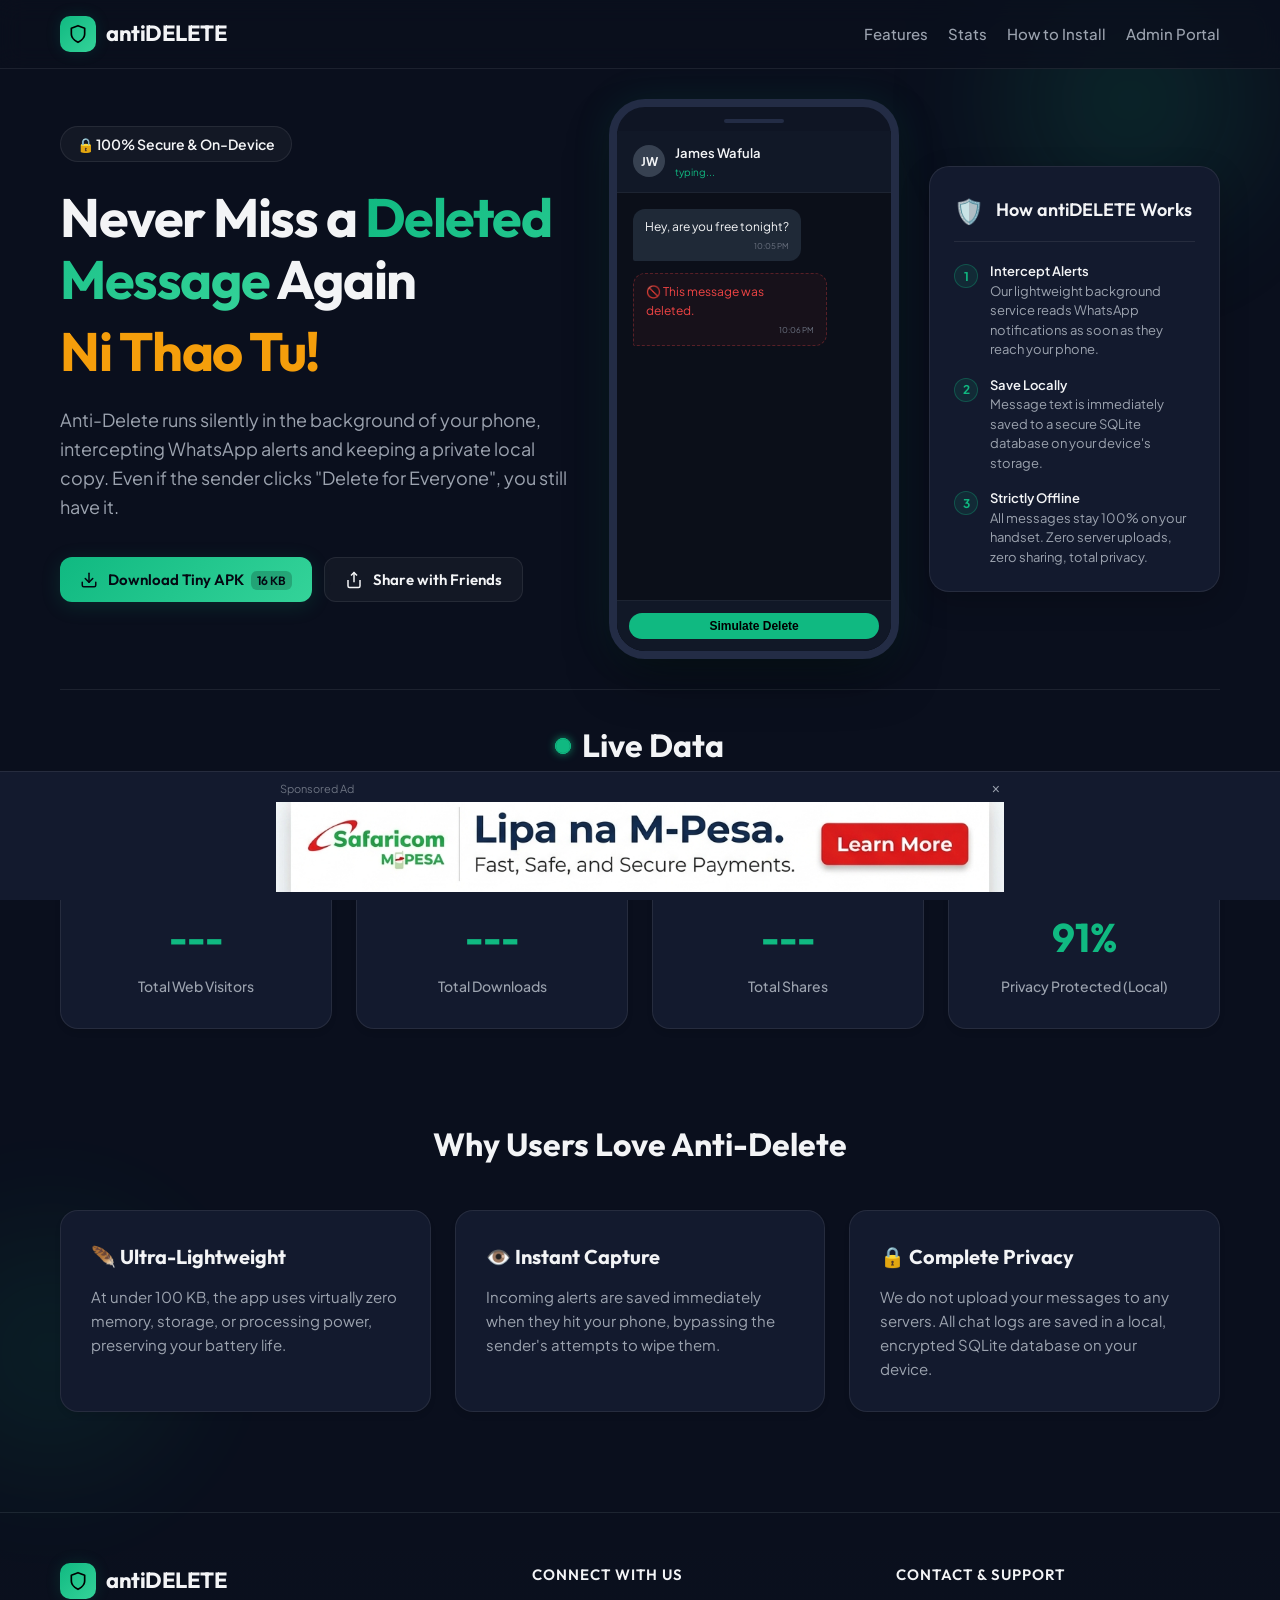
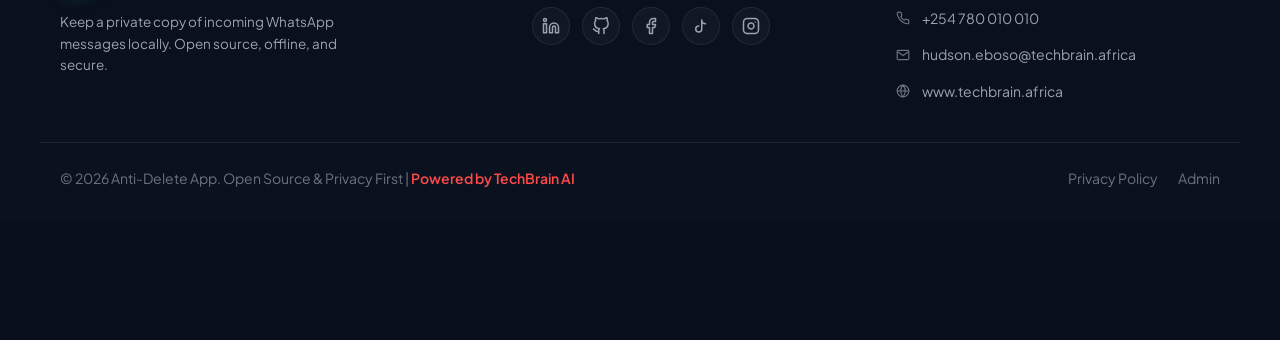
==== index.html @ 318dbc66 "Optimize update banner text and design for mobile, and resolve download trigger issues in wrapper we" ====
<!DOCTYPE html>
<html lang="en">
<head>
  <meta charset="UTF-8">
  <meta name="viewport" content="width=device-width, initial-scale=1.0">
  <title>Anti-Delete | Recover Deleted WhatsApp Messages</title>
  <meta name="description" content="Never miss a deleted message again. Anti-Delete runs silently in the background, keeping a private local copy of your notifications. Less than 100 KB footprint.">
  
  <!-- Fonts -->
  <link rel="preconnect" href="https://fonts.googleapis.com">
  <link rel="preconnect" href="https://fonts.gstatic.com" crossorigin>
  <link href="https://fonts.googleapis.com/css2?family=Outfit:wght@300;400;600;700&family=Plus+Jakarta+Sans:wght@300;400;500;600;700&display=swap" rel="stylesheet">
  
  <!-- CSS Stylesheet -->
  <link rel="stylesheet" href="style.css">
  
  <!-- PWA Manifest -->
  <link rel="manifest" href="manifest.json">
  <meta name="theme-color" content="#10B981">
  
  <!-- GA4 Tracking -->
  <script async src="https://www.googletagmanager.com/gtag/js?id=G-G7YRBQVGFN"></script>
  <script>
    window.dataLayer = window.dataLayer || [];
    function gtag(){dataLayer.push(arguments);}
    gtag('js', new Date());
    gtag('config', 'G-G7YRBQVGFN');
  </script>
</head>
<body>

  <!-- Background Glows -->
  <div class="bg-glow bg-glow-1"></div>
  <div class="bg-glow bg-glow-2"></div>

  <!-- Header -->
  <header>
    <div class="container header-container">
      <div class="logo">
        <div class="logo-icon">
          <svg xmlns="http://www.w3.org/2000/svg" viewBox="0 0 24 24" fill="none" stroke="currentColor" stroke-width="2" stroke-linecap="round" stroke-linejoin="round"><path d="M12 22s8-4 8-10V5l-8-3-8 3v7c0 6 8 10 8 10z"/></svg>
        </div>
        <span>antiDELETE</span>
      </div>
      
      <!-- Native Service Status (hidden on Web Landing, visible inside APK WebView) -->
      <div id="serviceStatus" class="service-status hidden">
        <span class="status-indicator"></span>
        <span class="status-text">Active</span>
      </div>
      
      <nav>
        <a href="#features" class="nav-link web-only">Features</a>
        <a href="#stats" class="nav-link web-only">Stats</a>
        <a href="install.html" class="nav-link web-only">How to Install</a>
        <a href="admin.html" class="nav-link web-only">Admin Portal</a>
      </nav>
    </div>
  </header>

  <!-- Main View -->
  <main class="container">
    
    <!-- ==================== LANDING PAGE VIEW (Browser / Non-APK) ==================== -->
    <section id="landingView" class="view-section">
      <div class="hero-grid">
        <div class="hero-content">
          <div class="tagline">🔒 100% Secure & On-Device</div>
          <h1>Never Miss a <span class="gradient-text">Deleted Message</span> Again</h1>
          <div class="promo-text-blink">Ni Thao Tu!</div>
          <p class="hero-desc">
            Anti-Delete runs silently in the background of your phone, intercepting WhatsApp alerts and keeping a private local copy. Even if the sender clicks "Delete for Everyone", you still have it.
          </p>
          
          <div class="cta-group">
            <button id="downloadApkBtn" class="btn btn-primary">
              <svg class="btn-icon" xmlns="http://www.w3.org/2000/svg" viewBox="0 0 24 24" fill="none" stroke="currentColor" stroke-width="2" stroke-linecap="round" stroke-linejoin="round"><path d="M21 15v4a2 2 0 0 1-2 2H5a2 2 0 0 1-2-2v-4"/><polyline points="7 10 12 15 17 10"/><line x1="12" y1="15" x2="12" y2="3"/></svg>
              <span>Download Tiny APK <span class="badge">16 KB</span></span>
            </button>
            <button id="shareStatusBtn" class="btn btn-secondary">
              <svg class="btn-icon" xmlns="http://www.w3.org/2000/svg" viewBox="0 0 24 24" fill="none" stroke="currentColor" stroke-width="2"><path d="M4 12v8a2 2 0 0 0 2 2h12a2 2 0 0 0 2-2v-8"/><polyline points="16 6 12 2 8 6"/><line x1="12" y1="2" x2="12" y2="15"/></svg>
              <span>Share with Friends</span>
            </button>
          </div>
        </div>
        
        <!-- Live Demo / Phone Mockup -->
        <div class="hero-preview">
          <div class="phone-mockup">
            <div class="phone-speaker"></div>
            <div class="phone-screen">
              <div class="chat-header">
                <div class="chat-avatar">JW</div>
                <div class="chat-info">
                  <div class="chat-name">James Wafula</div>
                  <div class="chat-status">typing...</div>
                </div>
              </div>
              <div class="chat-body" id="chatDemoBody">
                <div class="chat-bubble received">
                  <span class="bubble-text">Hey, are you free tonight?</span>
                  <span class="bubble-time">10:05 PM</span>
                </div>
                <div class="chat-bubble received deleted-placeholder" id="deletedBubble">
                  <span class="bubble-text italic">🚫 This message was deleted.</span>
                  <span class="bubble-time">10:06 PM</span>
                </div>
                <div class="chat-bubble received recovered hidden" id="recoveredBubble">
                  <div class="recovered-badge">🛡️ Recovered by Anti-Delete</div>
                  <span class="bubble-text">I bought you a surprise gift! 🎁</span>
                  <span class="bubble-time">10:06 PM</span>
                </div>
              </div>
              <div class="demo-trigger-area">
                <button class="btn-demo" id="triggerDemoBtn">Simulate Delete</button>
              </div>
            </div>
          </div>

          <!-- How antiDELETE Works Card -->
          <div class="how-it-works-card">
            <div class="card-header">
              <span class="card-icon">🛡️</span>
              <h3>How antiDELETE Works</h3>
            </div>
            <div class="card-steps">
              <div class="step-item">
                <span class="step-number">1</span>
                <p><strong>Intercept Alerts</strong><br>Our lightweight background service reads WhatsApp notifications as soon as they reach your phone.</p>
              </div>
              <div class="step-item">
                <span class="step-number">2</span>
                <p><strong>Save Locally</strong><br>Message text is immediately saved to a secure SQLite database on your device's storage.</p>
              </div>
              <div class="step-item">
                <span class="step-number">3</span>
                <p><strong>Strictly Offline</strong><br>All messages stay 100% on your handset. Zero server uploads, zero sharing, total privacy.</p>
              </div>
            </div>
          </div>
        </div>
      </div>

      <!-- Stats Grid -->
      <div id="stats" class="stats-section">
        <h2 class="live-stats-title"><span class="blink-dot"></span>Live Data</h2>
        <div class="stats-grid">
          <div class="stats-card">
            <div class="stats-icon">👥</div>
            <div class="stats-number" id="visitorCount">0</div>
            <div class="stats-label">Total Web Visitors</div>
          </div>
          <div class="stats-card">
            <div class="stats-icon">📥</div>
            <div class="stats-number" id="downloadCount">0</div>
            <div class="stats-label">Total Downloads</div>
          </div>
          <div class="stats-card">
            <div class="stats-icon">🔗</div>
            <div class="stats-number" id="shareCount">0</div>
            <div class="stats-label">Total Shares</div>
          </div>
          <div class="stats-card">
            <div class="stats-icon">🛡️</div>
            <div class="stats-number" id="privacyPercent">0%</div>
            <div class="stats-label">Privacy Protected (Local)</div>
          </div>
        </div>
      </div>



      <!-- Features Section -->
      <div id="features" class="features-section">
        <h2>Why Users Love Anti-Delete</h2>
        <div class="features-grid">
          <div class="feature-card">
            <h3>🪶 Ultra-Lightweight</h3>
            <p>At under 100 KB, the app uses virtually zero memory, storage, or processing power, preserving your battery life.</p>
          </div>
          <div class="feature-card">
            <h3>👁️ Instant Capture</h3>
            <p>Incoming alerts are saved immediately when they hit your phone, bypassing the sender's attempts to wipe them.</p>
          </div>
          <div class="feature-card">
            <h3>🔒 Complete Privacy</h3>
            <p>We do not upload your messages to any servers. All chat logs are saved in a local, encrypted SQLite database on your device.</p>
          </div>
        </div>
      </div>
    </section>

    <!-- ==================== LOGGED IN MESSAGES VIEW (Inside APK) ==================== -->
    <section id="appView" class="view-section hidden">
      <div class="messages-container">
        
        <!-- In-App System Update Card -->
        <div id="updateAppCard" class="update-app-card hidden">
          <div class="update-icon">🚀</div>
          <div class="update-info">
            <span class="update-title">antiDELETE update available <span id="updateVersionName" style="font-size: 11.5px; opacity: 0.8; font-weight: normal; margin-left: 4px;"></span></span>
          </div>
          <button id="updateNowBtn" class="btn btn-update">Update</button>
        </div>
        
        <!-- Permission Alert Card -->
        <div id="permissionWarningCard" class="permission-warning-card hidden">
          <span class="warning-title">🚨 Notification Access Required</span>
          <p class="warning-descr">antiDELETE needs permission to read WhatsApp notifications to capture and backup deleted chats. Click below to grant access.</p>
          
          <details class="app-steps-details">
            <summary>Getting "Restricted Setting" error?</summary>
            <ol class="app-steps-list">
              <li>Open your phone's <strong>Settings</strong> &rarr; <strong>Apps</strong>.</li>
              <li>Select <strong>antiDELETE</strong>.</li>
              <li>Tap the <strong>three vertical dots (⋮)</strong> in the top-right corner.</li>
              <li>Tap <strong>"Allow restricted settings"</strong>.</li>
              <li>Confirm using your PIN, pattern, or fingerprint.</li>
              <li>Return here and tap the button below again.</li>
            </ol>
          </details>
          
          <button id="grantPermissionBtn" class="btn btn-warning">Grant Permission</button>
        </div>

        <div class="search-bar-container">
          <input type="text" id="searchBar" class="search-input" placeholder="Search chats or messages...">
          <button id="refreshBtn" class="btn btn-secondary btn-icon-only">🔄</button>
        </div>

        <div class="filter-tabs">
          <button class="tab-btn active" data-filter="all">All Messages</button>
          <button class="tab-btn" data-filter="deleted">Deleted Only</button>
        </div>

        <div id="messagesList" class="messages-list">
          <!-- Dynamically populated -->
          <div class="empty-state">
            <div class="empty-state-icon">💬</div>
            <p>No messages captured yet. Send a message on WhatsApp to test.</p>
          </div>
        </div>
      </div>
    </section>

    <!-- ==================== ACTIVATION REQUIRED VIEW (Inside APK, Unlicensed) ==================== -->
    <section id="activationView" class="view-section hidden">
      <div class="activation-container">
        <div class="activation-icon">🔐</div>
        <h2 class="activation-title">Activation Required</h2>
        <p id="activationReason" class="activation-reason">🔐 This device is not activated. Enter your code or verify your M-PESA payment.</p>

        <!-- Device ID Card -->
        <div class="device-id-card">
          <span class="device-id-label">Your Device ID</span>
          <div class="device-id-value-row">
            <code id="displayDeviceId" class="device-id-value">Loading...</code>
            <button onclick="copyDeviceId()" class="copy-btn" id="copyDeviceIdBtn">📋 Copy</button>
          </div>
          <p class="device-id-hint">📤 Share this ID with your agent to get your activation code.</p>
        </div>

        <!-- Tabs -->
        <div class="activation-tabs">
          <button class="act-tab active" id="tabOffline" onclick="switchActivationTab('offline', this)">🔑 Have a Code?</button>
          <button class="act-tab" id="tabOnline" onclick="switchActivationTab('online', this)">💳 Paid Online?</button>
        </div>

        <!-- Tab Content: Offline — Enter Activation Code -->
        <div id="offlineActivationTab" class="activation-tab-content">
          <p class="tab-desc">Enter the activation code provided by your agent after payment:</p>
          <div class="form-group" style="margin-bottom: 16px;">
            <input type="text" id="activationCodeInput" class="form-input activation-code-input"
              placeholder="ABC-DEF-GH2" maxlength="11" autocomplete="off" spellcheck="false">
          </div>
          <button id="submitCodeBtn" class="btn btn-primary" style="width: 100%;">Activate Device</button>
        </div>

        <!-- Tab Content: Online — Verify M-PESA Payment -->
        <div id="onlineActivationTab" class="activation-tab-content hidden">
          <p class="tab-desc">Enter the Safaricom number you used to pay on our website:</p>
          <div class="phone-input-wrapper" style="margin-bottom: 16px;">
            <span class="phone-prefix">+254</span>
            <input type="tel" id="onlinePaymentPhone" class="form-input" placeholder="708374149" maxlength="9">
          </div>
          <button id="verifyOnlinePaymentBtn" class="btn btn-primary" style="width: 100%;">Verify M-PESA Payment</button>
        </div>

        <!-- WhatsApp Support -->
        <a href="https://wa.me/254780010010" id="whatsappSupportLink" class="support-link" target="_blank">
          💬 WhatsApp Support
        </a>
      </div>
    </section>

  </main>

  <!-- Banner Ads Space -->
  <div id="adContainer" class="ad-container hidden">
    <div class="ad-header">
      <span>Sponsored Ad</span>
      <button id="closeAdBtn" class="ad-close-btn">&times;</button>
    </div>
    <div id="adContent" class="ad-content">
      <a href="#" id="adLink" target="_blank">
        <img src="https://via.placeholder.com/728x90.png?text=Premium+Ad+Banner" alt="Advertisement" id="adImage">
      </a>
    </div>
  </div>

  <footer class="web-only">
    <div class="container footer-grid">
      <!-- Brand & Description -->
      <div class="footer-col brand-col">
        <div class="logo" style="margin-bottom: 12px;">
          <div class="logo-icon">
            <svg xmlns="http://www.w3.org/2000/svg" viewBox="0 0 24 24" fill="none" stroke="currentColor" stroke-width="2" stroke-linecap="round" stroke-linejoin="round"><path d="M12 22s8-4 8-10V5l-8-3-8 3v7c0 6 8 10 8 10z"/></svg>
          </div>
          <span>antiDELETE</span>
        </div>
        <p class="brand-desc">Keep a private copy of incoming WhatsApp messages locally. Open source, offline, and secure.</p>
      </div>

      <!-- Social Links Column -->
      <div class="footer-col">
        <h4>Connect With Us</h4>
        <div class="social-links">
          <a href="https://www.linkedin.com/in/hudson-eboso-omunga/" target="_blank" class="social-icon linkedin" title="LinkedIn">
            <svg xmlns="http://www.w3.org/2000/svg" width="18" height="18" viewBox="0 0 24 24" fill="none" stroke="currentColor" stroke-width="2" stroke-linecap="round" stroke-linejoin="round"><path d="M16 8a6 6 0 0 1 6 6v7h-4v-7a2 2 0 0 0-2-2 2 2 0 0 0-2 2v7h-4v-7a6 6 0 0 1 6-6z"></path><rect x="2" y="9" width="4" height="12"></rect><circle cx="4" cy="4" r="2"></circle></svg>
          </a>
          <a href="https://github.com/ebosoh" target="_blank" class="social-icon github" title="GitHub">
            <svg xmlns="http://www.w3.org/2000/svg" width="18" height="18" viewBox="0 0 24 24" fill="none" stroke="currentColor" stroke-width="2" stroke-linecap="round" stroke-linejoin="round"><path d="M9 19c-5 1.5-5-2.5-7-3m14 6v-3.87a3.37 3.37 0 0 0-.94-2.61c3.14-.35 6.44-1.54 6.44-7A5.44 5.44 0 0 0 20 4.77 5.07 5.07 0 0 0 19.91 1S18.73.65 16 2.48a13.38 13.38 0 0 0-7 0C6.27.65 5.09 1 5.09 1A5.07 5.07 0 0 0 5 4.77a5.44 5.44 0 0 0-1.5 3.78c0 5.42 3.3 6.61 6.44 7A3.37 3.37 0 0 0 9 18.13V22"></path></svg>
          </a>
          <a href="https://www.facebook.com/profile.php?id=61574631280760" target="_blank" class="social-icon facebook" title="Facebook">
            <svg xmlns="http://www.w3.org/2000/svg" width="18" height="18" viewBox="0 0 24 24" fill="none" stroke="currentColor" stroke-width="2" stroke-linecap="round" stroke-linejoin="round"><path d="M18 2h-3a5 5 0 0 0-5 5v3H7v4h3v8h4v-8h3l1-4h-4V7a1 1 0 0 1 1-1h3z"></path></svg>
          </a>
          <a href="#" target="_blank" class="social-icon tiktok" title="TikTok">
            <svg xmlns="http://www.w3.org/2000/svg" width="18" height="18" viewBox="0 0 24 24" fill="none" stroke="currentColor" stroke-width="2" stroke-linecap="round" stroke-linejoin="round"><path d="M9 12a4 4 0 1 0 4 4V4a5 5 0 0 0 5 5"></path></svg>
          </a>
          <a href="#" target="_blank" class="social-icon instagram" title="Instagram">
            <svg xmlns="http://www.w3.org/2000/svg" width="18" height="18" viewBox="0 0 24 24" fill="none" stroke="currentColor" stroke-width="2" stroke-linecap="round" stroke-linejoin="round"><rect x="2" y="2" width="20" height="20" rx="5" ry="5"></rect><path d="M16 11.37A4 4 0 1 1 12.63 8 4 4 0 0 1 16 11.37z"></path><line x1="17.5" y1="6.5" x2="17.51" y2="6.5"></line></svg>
          </a>
        </div>
      </div>

      <!-- Contacts Column -->
      <div class="footer-col contact-col">
        <h4>Contact & Support</h4>
        <ul class="contact-list">
          <li>
            <svg class="contact-icon phone-glow" xmlns="http://www.w3.org/2000/svg" width="14" height="14" viewBox="0 0 24 24" fill="none" stroke="currentColor" stroke-width="2"><path d="M22 16.92v3a2 2 0 0 1-2.18 2 19.79 19.79 0 0 1-8.63-3.07 19.5 19.5 0 0 1-6-6 19.79 19.79 0 0 1-3.07-8.67A2 2 0 0 1 4.11 2h3a2 2 0 0 1 2 1.72 12.84 12.84 0 0 0 .7 2.81 2 2 0 0 1-.45 2.11L8.09 9.91a16 16 0 0 0 6 6l1.27-1.27a2 2 0 0 1 2.11-.45 12.84 12.84 0 0 0 2.81.7A2 2 0 0 1 22 16.92z"/></svg>
            <a href="tel:+254780010010">+254 780 010 010</a>
          </li>
          <li>
            <svg class="contact-icon email-glow" xmlns="http://www.w3.org/2000/svg" width="14" height="14" viewBox="0 0 24 24" fill="none" stroke="currentColor" stroke-width="2"><path d="M4 4h16c1.1 0 2 .9 2 2v12c0 1.1-.9 2-2 2H4c-1.1 0-2-.9-2-2V6c0-1.1.9-2 2-2z"/><polyline points="22,6 12,13 2,6"/></svg>
            <a href="mailto:hudson.eboso@techbrain.africa">hudson.eboso@techbrain.africa</a>
          </li>
          <li>
            <svg class="contact-icon web-glow" xmlns="http://www.w3.org/2000/svg" width="14" height="14" viewBox="0 0 24 24" fill="none" stroke="currentColor" stroke-width="2"><circle cx="12" cy="12" r="10"/><line x1="2" y1="12" x2="22" y2="12"/><path d="M12 2a15.3 15.3 0 0 1 4 10 15.3 15.3 0 0 1-4 10 15.3 15.3 0 0 1-4-10 15.3 15.3 0 0 1 4-10z"/></svg>
            <a href="https://www.techbrain.africa" target="_blank">www.techbrain.africa</a>
          </li>
        </ul>
      </div>
    </div>

    <!-- Bottom Copyright -->
    <div class="container footer-bottom">
      <p>&copy; 2026 Anti-Delete App. Open Source & Privacy First | <a href="https://www.techbrain.africa" target="_blank" class="techbrain-tag">Powered by TechBrain AI</a></p>
      <div class="footer-links">
        <a href="privacy.html">Privacy Policy</a>
        <a href="admin.html">Admin</a>
      </div>
    </div>
  </footer>

  <!-- M-PESA Payment Modal -->
  <div id="paymentModal" class="modal-overlay hidden">
    <div class="payment-card">
      <button id="closePaymentBtn" class="modal-close-btn">&times;</button>
      
      <!-- Step 1: Input Details -->
      <div id="paymentInputStep" class="payment-step">
        <div class="mpesa-brand">
          <span class="mpesa-logo">M</span>
          <h3>Lipa na M-PESA</h3>
        </div>
        <p class="payment-subtitle">Download <strong>antiDELETE Pro APK</strong> for your phone.</p>
        
        <div class="price-tag">
          <span class="currency">KES</span>
          <span class="amount">1000</span>
        </div>

        <div class="form-group" style="margin-bottom: 20px;">
          <label for="mpesaPhone">Safaricom Phone Number</label>
          <div class="phone-input-wrapper">
            <span class="phone-prefix">+254</span>
            <input type="tel" id="mpesaPhone" class="form-input" placeholder="708374149" maxlength="9">
          </div>
          <span class="input-hint">Enter your number without the leading 0 (e.g. 708374149)</span>
        </div>

        <button id="payNowBtn" class="btn btn-primary btn-pay">
          <span>Pay KES 1000</span>
          <span class="pay-arrow">&rarr;</span>
        </button>
        <p class="secure-note">🔒 Encrypted on-device checkout via Daraja API</p>
      </div>

      <!-- Step 2: Processing Payment / Waiting for PIN -->
      <div id="paymentProcessStep" class="payment-step hidden">
        <div class="payment-loader-container">
          <div class="payment-spinner"></div>
          <div class="payment-pulse-dot"></div>
        </div>
        <h3>Check Your Phone!</h3>
        <p class="processing-msg">We've sent an M-PESA STK prompt to your phone.</p>
        <div class="instructions-box">
          <ol>
            <li>Unlock your phone screen.</li>
            <li>Enter your <strong>M-PESA PIN</strong> when prompted.</li>
            <li>Confirm the payment of <strong>KES 1000</strong> to <strong>antiDELETE</strong>.</li>
          </ol>
        </div>
        <p class="polling-status">Waiting for confirmation... <span id="paymentTimer">45</span>s</p>
      </div>

      <!-- Step 3: Success -->
      <div id="paymentSuccessStep" class="payment-step hidden">
        <div class="success-icon-container">
          <div class="success-checkmark">
            <svg xmlns="http://www.w3.org/2000/svg" viewBox="0 0 52 52">
              <circle class="success-circle" cx="26" cy="26" r="25" fill="none"/>
              <path class="success-check" fill="none" d="M14.1 27.2l7.1 7.2 16.7-16.8"/>
            </svg>
          </div>
        </div>
        <h3 class="success-title">Payment Confirmed!</h3>
        <p class="success-desc">Thank you for your purchase. Your download has started automatically.</p>
        <button id="closeSuccessBtn" class="btn btn-primary" style="width: 100%;">Close</button>
      </div>

      <!-- Step 4: Error -->
      <div id="paymentErrorStep" class="payment-step hidden">
        <div class="error-icon-container">❌</div>
        <h3 class="error-title">Payment Failed</h3>
        <p id="paymentErrorMsg" class="error-desc">The request was cancelled or timed out. Please try again.</p>
        <button id="retryPaymentBtn" class="btn btn-secondary" style="width: 100%;">Try Again</button>
      </div>
    </div>
  </div>

  <!-- Contact Deleted Messages Modal -->
  <div id="contactMessagesModal" class="modal-overlay hidden">
    <div class="payment-card chat-detail-card" style="max-height: 85vh; display: flex; flex-direction: column; padding: 30px 24px;">
      <button id="closeChatDetailBtn" class="modal-close-btn">&times;</button>
      <div class="chat-detail-header" style="margin-bottom: 20px; border-bottom: 1px solid var(--border-color); padding-bottom: 15px;">
        <h3 id="chatDetailSender" style="font-family: var(--font-title); color: var(--text-primary); font-size: 20px; margin-bottom: 6px; word-break: break-all;">Sender Name</h3>
        <span id="chatDetailCount" class="message-badge badge-deleted" style="display: inline-block;">0 deleted messages</span>
      </div>
      <div id="chatDetailList" class="chat-detail-list" style="flex: 1; overflow-y: auto; display: flex; flex-direction: column; gap: 16px; padding-right: 4px;">
        <!-- Messages populated dynamically -->
      </div>
    </div>
  </div>

  <script src="app.js"></script>
</body>
</html>
---- style.css ----
:root {
  --bg-primary: #0a0f1d;
  --bg-secondary: #131a2e;
  --bg-tertiary: #1b243d;
  --accent-mint: #10b981;
  --accent-mint-glow: rgba(16, 185, 129, 0.15);
  --accent-mint-hover: #34d399;
  --text-primary: #f3f4f6;
  --text-secondary: #9ca3af;
  --text-muted: #6b7280;
  --border-color: rgba(255, 255, 255, 0.08);
  --card-glow: rgba(16, 185, 129, 0.05);
  
  --font-title: 'Outfit', 'Plus Jakarta Sans', sans-serif;
  --font-body: 'Plus Jakarta Sans', system-ui, sans-serif;
}

/* Reset & Basics */
* {
  margin: 0;
  padding: 0;
  box-sizing: border-box;
}

html {
  scroll-behavior: smooth;
}

body {
  background-color: var(--bg-primary);
  color: var(--text-primary);
  font-family: var(--font-body);
  line-height: 1.6;
  overflow-x: hidden;
  position: relative;
  min-height: 100vh;
  display: flex;
  flex-direction: column;
}

.container {
  width: 100%;
  max-width: 1200px;
  margin: 0 auto;
  padding: 0 20px;
}

/* Background Glows */
.bg-glow {
  position: absolute;
  width: 400px;
  height: 400px;
  border-radius: 50%;
  background: radial-gradient(circle, var(--accent-mint-glow) 0%, rgba(0,0,0,0) 70%);
  z-index: -1;
  pointer-events: none;
  filter: blur(40px);
}
.bg-glow-1 {
  top: -100px;
  right: -50px;
}
.bg-glow-2 {
  bottom: 20%;
  left: -150px;
  opacity: 0.7;
}

/* Header */
header {
  background: rgba(10, 15, 29, 0.8);
  backdrop-filter: blur(12px);
  -webkit-backdrop-filter: blur(12px);
  border-bottom: 1px solid var(--border-color);
  position: sticky;
  top: 0;
  z-index: 100;
  padding: 16px 0;
  padding-top: max(16px, env(safe-area-inset-top));
}

.header-container {
  display: flex;
  justify-content: space-between;
  align-items: center;
}

.logo {
  display: flex;
  align-items: center;
  gap: 10px;
  font-family: var(--font-title);
  font-weight: 700;
  font-size: 22px;
  letter-spacing: -0.5px;
}

.logo-icon {
  width: 36px;
  height: 36px;
  background: linear-gradient(135deg, var(--accent-mint), var(--accent-mint-hover));
  border-radius: 10px;
  display: flex;
  align-items: center;
  justify-content: center;
  color: #000;
  box-shadow: 0 0 15px var(--accent-mint-glow);
}

.logo-icon svg {
  width: 20px;
  height: 20px;
}

.service-status {
  display: flex;
  align-items: center;
  gap: 8px;
  background: rgba(16, 185, 129, 0.1);
  border: 1px solid rgba(16, 185, 129, 0.2);
  padding: 6px 12px;
  border-radius: 20px;
  font-size: 13px;
  font-weight: 600;
}

.status-indicator {
  width: 8px;
  height: 8px;
  background-color: var(--accent-mint);
  border-radius: 50%;
  box-shadow: 0 0 8px var(--accent-mint);
  animation: pulse 2s infinite;
}

nav {
  display: flex;
  gap: 20px;
}

.nav-link {
  color: var(--text-secondary);
  text-decoration: none;
  font-size: 15px;
  font-weight: 500;
  transition: color 0.2s ease;
}

.nav-link:hover {
  color: var(--accent-mint);
}

/* Hero Section */
.hero-grid {
  display: grid;
  grid-template-columns: 1fr 1.2fr;
  gap: 40px;
  align-items: center;
  padding: 30px 0;
}

.hero-content {
  display: flex;
  flex-direction: flex-start;
  flex-direction: column;
}

.tagline {
  display: inline-block;
  background: rgba(255, 255, 255, 0.04);
  border: 1px solid var(--border-color);
  padding: 6px 16px;
  border-radius: 20px;
  font-size: 14px;
  font-weight: 600;
  margin-bottom: 24px;
  align-self: flex-start;
}

h1 {
  font-family: var(--font-title);
  font-size: 54px;
  font-weight: 700;
  line-height: 1.15;
  letter-spacing: -1.5px;
  margin-bottom: 20px;
}

.promo-text-blink {
  font-family: var(--font-title);
  font-size: 54px;
  font-weight: 700;
  line-height: 1.15;
  letter-spacing: -1.5px;
  color: #F59E0B;
  margin-top: -10px;
  margin-bottom: 24px;
  animation: premium-blink 2s infinite ease-in-out;
}

@keyframes premium-blink {
  0%, 100% {
    opacity: 1;
    text-shadow: 0 0 12px rgba(245, 158, 11, 0.7), 0 0 24px rgba(245, 158, 11, 0.4);
  }
  50% {
    opacity: 0.25;
    text-shadow: none;
  }
}


.gradient-text {
  background: linear-gradient(135deg, var(--accent-mint), var(--accent-mint-hover));
  -webkit-background-clip: text;
  -webkit-text-fill-color: transparent;
}

.hero-desc {
  font-size: 18px;
  color: var(--text-secondary);
  margin-bottom: 36px;
  max-width: 540px;
}

.cta-group {
  display: flex;
  gap: 12px;
  margin-bottom: 30px;
  flex-wrap: wrap;
}

.cta-group .btn {
  padding: 12px 20px;
  font-size: 15px;
}

.btn {
  display: inline-flex;
  align-items: center;
  justify-content: center;
  gap: 10px;
  padding: 14px 28px;
  font-family: var(--font-title);
  font-weight: 600;
  font-size: 16px;
  border-radius: 12px;
  cursor: pointer;
  transition: all 0.25s cubic-bezier(0.4, 0, 0.2, 1);
  text-decoration: none;
  border: none;
}

.btn-primary {
  background: linear-gradient(135deg, var(--accent-mint), var(--accent-mint-hover));
  color: #040812;
  box-shadow: 0 4px 20px var(--accent-mint-glow);
}

.btn-primary:hover {
  transform: translateY(-2px);
  box-shadow: 0 6px 24px rgba(16, 185, 129, 0.3);
}

.btn-secondary {
  background: rgba(255, 255, 255, 0.04);
  color: var(--text-primary);
  border: 1px solid var(--border-color);
}

.btn-secondary:hover {
  background: rgba(255, 255, 255, 0.08);
  border-color: rgba(255, 255, 255, 0.2);
}

.btn-icon {
  width: 18px;
  height: 18px;
}

.badge {
  background: rgba(0, 0, 0, 0.2);
  padding: 2px 6px;
  border-radius: 6px;
  font-size: 12px;
  margin-left: 4px;
}

.share-box {
  display: flex;
  align-items: center;
  justify-content: space-between;
  background: rgba(255, 255, 255, 0.02);
  border: 1px solid var(--border-color);
  padding: 16px 20px;
  border-radius: 14px;
  max-width: 540px;
  gap: 16px;
}

.share-box p {
  font-size: 14px;
  color: var(--text-secondary);
}

.btn-share {
  background: none;
  border: none;
  color: var(--accent-mint);
  font-weight: 600;
  cursor: pointer;
  display: flex;
  align-items: center;
  gap: 6px;
  white-space: nowrap;
  font-size: 14px;
  transition: opacity 0.2s ease;
}

.btn-share:hover {
  opacity: 0.8;
}

/* Phone Mockup */
.hero-preview {
  display: flex;
  justify-content: center;
  align-items: center;
  gap: 30px;
}

/* How antiDELETE Works Card */
.how-it-works-card {
  flex: 1;
  background: var(--bg-secondary);
  border: 1px solid var(--border-color);
  border-radius: 20px;
  padding: 24px;
  backdrop-filter: blur(10px);
  -webkit-backdrop-filter: blur(10px);
  box-shadow: 0 10px 30px rgba(0, 0, 0, 0.2), 0 0 30px rgba(16, 185, 129, 0.02);
  max-width: 320px;
  transition: transform 0.3s ease, border-color 0.3s ease;
}

.how-it-works-card:hover {
  transform: translateY(-4px);
  border-color: rgba(16, 185, 129, 0.25);
  box-shadow: 0 15px 35px rgba(0, 0, 0, 0.3), 0 0 40px rgba(16, 185, 129, 0.05);
}

.how-it-works-card .card-header {
  display: flex;
  align-items: center;
  gap: 12px;
  margin-bottom: 20px;
  border-bottom: 1px solid var(--border-color);
  padding-bottom: 12px;
}

.how-it-works-card .card-icon {
  font-size: 24px;
}

.how-it-works-card h3 {
  font-family: var(--font-title);
  font-size: 18px;
  font-weight: 600;
  color: var(--text-primary);
}

.how-it-works-card .card-steps {
  display: flex;
  flex-direction: column;
  gap: 16px;
}

.how-it-works-card .step-item {
  display: flex;
  gap: 12px;
  align-items: flex-start;
}

.how-it-works-card .step-number {
  display: flex;
  align-items: center;
  justify-content: center;
  width: 24px;
  height: 24px;
  background: rgba(16, 185, 129, 0.1);
  border: 1px solid rgba(16, 185, 129, 0.3);
  color: var(--accent-mint);
  font-size: 12px;
  font-weight: 700;
  border-radius: 50%;
  flex-shrink: 0;
  margin-top: 2px;
}

.how-it-works-card p {
  font-size: 13px;
  color: var(--text-secondary);
  line-height: 1.5;
}

.how-it-works-card p strong {
  color: var(--text-primary);
  font-weight: 600;
}

.phone-mockup {
  width: 290px;
  height: 560px;
  background: #0f1524;
  border: 8px solid #232c45;
  border-radius: 36px;
  box-shadow: 0 25px 50px -12px rgba(0, 0, 0, 0.5), 0 0 40px rgba(16, 185, 129, 0.1);
  position: relative;
  overflow: hidden;
  display: flex;
  flex-direction: column;
}

.phone-speaker {
  width: 60px;
  height: 4px;
  background: #232c45;
  border-radius: 2px;
  position: absolute;
  top: 12px;
  left: 50%;
  transform: translateX(-50%);
  z-index: 10;
}

.phone-screen {
  flex: 1;
  margin-top: 24px;
  background: #0b0f19;
  display: flex;
  flex-direction: column;
  position: relative;
}

.chat-header {
  background: #111827;
  padding: 12px 16px;
  display: flex;
  align-items: center;
  gap: 10px;
  border-bottom: 1px solid rgba(255, 255, 255, 0.05);
}

.chat-avatar {
  width: 32px;
  height: 32px;
  background: #374151;
  border-radius: 50%;
  display: flex;
  align-items: center;
  justify-content: center;
  font-size: 12px;
  font-weight: bold;
}

.chat-info {
  flex: 1;
}

.chat-name {
  font-size: 13px;
  font-weight: 600;
}

.chat-status {
  font-size: 10px;
  color: var(--accent-mint);
}

.chat-body {
  flex: 1;
  padding: 16px;
  display: flex;
  flex-direction: column;
  gap: 12px;
  overflow-y: auto;
}

.chat-bubble {
  max-width: 80%;
  padding: 8px 12px;
  border-radius: 12px;
  font-size: 12px;
  position: relative;
  display: flex;
  flex-direction: column;
}

.chat-bubble.received {
  align-self: flex-start;
  background: #1f2937;
  border-bottom-left-radius: 2px;
}

.bubble-text {
  margin-bottom: 4px;
}

.bubble-time {
  font-size: 8px;
  color: var(--text-muted);
  align-self: flex-end;
}

.deleted-placeholder {
  background: rgba(239, 68, 68, 0.05) !important;
  border: 1px dashed rgba(239, 68, 68, 0.3);
  color: #ef4444;
}

.recovered {
  background: rgba(16, 185, 129, 0.08) !important;
  border: 1px solid rgba(16, 185, 129, 0.2);
  animation: slideInUp 0.35s cubic-bezier(0.16, 1, 0.3, 1) forwards;
}

.recovered-badge {
  font-size: 9px;
  font-weight: 600;
  color: var(--accent-mint);
  margin-bottom: 2px;
}

.demo-trigger-area {
  padding: 12px;
  border-top: 1px solid rgba(255, 255, 255, 0.05);
  background: #111827;
  display: flex;
  justify-content: center;
}

.btn-demo {
  background: var(--accent-mint);
  color: #000;
  border: none;
  font-size: 12px;
  font-weight: bold;
  padding: 6px 16px;
  border-radius: 20px;
  cursor: pointer;
  width: 100%;
}

/* Stats Section */
.stats-section {
  padding: 30px 0;
  border-top: 1px solid var(--border-color);
}

.sideload-guide-section {
  display: flex;
  justify-content: center;
  margin-top: 10px;
  margin-bottom: 30px;
}

.sideload-guide-section .play-protect-box {
  margin: 0;
  width: 100%;
  max-width: 600px;
}


.live-stats-title {
  display: flex;
  align-items: center;
  justify-content: center;
  gap: 12px;
  font-family: var(--font-title);
  font-size: 32px;
  text-align: center;
  margin-bottom: 40px;
}

.blink-dot {
  width: 14px;
  height: 14px;
  background-color: var(--accent-mint);
  border-radius: 50%;
  box-shadow: 0 0 10px var(--accent-mint);
  display: inline-block;
  position: relative;
}

.blink-dot::before,
.blink-dot::after {
  content: '';
  position: absolute;
  top: 50%;
  left: 50%;
  width: 100%;
  height: 100%;
  border: 1.5px solid var(--accent-mint);
  border-radius: 50%;
  transform: translate(-50%, -50%) scale(1);
  opacity: 1;
  animation: pulse-ring-expand 3s cubic-bezier(0.2, 0.6, 0.4, 1) infinite;
  pointer-events: none;
}

.blink-dot::after {
  animation-delay: 1.5s;
}

@keyframes pulse-ring-expand {
  0% {
    transform: translate(-50%, -50%) scale(0.6);
    opacity: 0.9;
  }
  80%, 100% {
    transform: translate(-50%, -50%) scale(9);
    opacity: 0;
  }
}

.stats-grid {
  display: grid;
  grid-template-columns: repeat(auto-fit, minmax(200px, 1fr));
  gap: 24px;
}

.stats-card {
  background: var(--bg-secondary);
  border: 1px solid var(--border-color);
  padding: 30px 24px;
  border-radius: 18px;
  text-align: center;
  box-shadow: 0 4px 6px -1px rgba(0,0,0,0.1);
  transition: transform 0.2s ease;
}

.stats-card:hover {
  transform: translateY(-4px);
  border-color: rgba(16, 185, 129, 0.3);
}

.stats-icon {
  font-size: 32px;
  margin-bottom: 12px;
}

.stats-number {
  font-family: var(--font-title);
  font-size: 40px;
  font-weight: 700;
  color: var(--accent-mint);
  margin-bottom: 6px;
}

.stats-label {
  font-size: 14px;
  color: var(--text-secondary);
  font-weight: 500;
}

/* Features Section */
.features-section {
  padding: 60px 0 100px 0;
}

.features-section h2 {
  font-family: var(--font-title);
  font-size: 32px;
  text-align: center;
  margin-bottom: 40px;
}

.features-grid {
  display: grid;
  grid-template-columns: repeat(3, 1fr);
  gap: 24px;
}

.feature-card {
  background: var(--bg-secondary);
  border: 1px solid var(--border-color);
  padding: 30px;
  border-radius: 18px;
  box-shadow: 0 4px 6px -1px rgba(0,0,0,0.1);
}

.feature-card h3 {
  font-family: var(--font-title);
  font-size: 20px;
  margin-bottom: 12px;
}

.feature-card p {
  color: var(--text-secondary);
  font-size: 15px;
}

/* App View (Logged-in APK list view) */
.view-section {
  width: 100%;
}

.messages-container {
  max-width: 600px;
  margin: 40px auto;
  background: var(--bg-secondary);
  border: 1px solid var(--border-color);
  border-radius: 20px;
  padding: 24px;
  box-shadow: 0 10px 15px -3px rgba(0,0,0,0.3);
}

.search-bar-container {
  display: flex;
  align-items: center;
  gap: 12px;
  margin-bottom: 20px;
}

.search-input {
  flex: 1;
  height: 48px;
  background: var(--bg-primary);
  border: 1px solid var(--border-color);
  color: var(--text-primary);
  padding: 0 18px;
  border-radius: 12px;
  font-size: 15px;
  outline: none;
}

.search-input:focus {
  border-color: var(--accent-mint);
}

.btn-icon-only {
  width: 48px;
  height: 48px;
  padding: 0;
  display: flex;
  align-items: center;
  justify-content: center;
  font-size: 18px;
  flex-shrink: 0;
}

.filter-tabs {
  display: flex;
  gap: 10px;
  margin-bottom: 20px;
  border-bottom: 1px solid var(--border-color);
  padding-bottom: 12px;
}

.tab-btn {
  background: none;
  border: none;
  color: var(--text-secondary);
  padding: 6px 16px;
  font-size: 14px;
  font-weight: 600;
  cursor: pointer;
  border-radius: 8px;
  transition: all 0.2s ease;
}

.tab-btn:hover {
  color: var(--text-primary);
  background: rgba(255, 255, 255, 0.04);
}

.tab-btn.active {
  color: #000;
  background: var(--accent-mint);
}

.messages-list {
  display: flex;
  flex-direction: column;
  gap: 12px;
  max-height: 500px;
  overflow-y: auto;
}

.message-item {
  background: var(--bg-tertiary);
  border: 1px solid var(--border-color);
  border-radius: 12px;
  padding: 16px;
  display: flex;
  flex-direction: column;
  gap: 6px;
  position: relative;
  transition: border-color 0.2s ease;
}

.message-item:hover {
  border-color: rgba(16, 185, 129, 0.2);
}

.message-meta {
  display: flex;
  justify-content: space-between;
  font-size: 12px;
  font-weight: 600;
  color: var(--text-muted);
}

.message-sender {
  color: var(--accent-mint);
}

.message-body {
  font-size: 14px;
  word-break: break-word;
}

.message-badge {
  align-self: flex-start;
  font-size: 10px;
  font-weight: bold;
  padding: 2px 8px;
  border-radius: 20px;
}

.badge-deleted {
  background: rgba(239, 68, 68, 0.1);
  color: #ef4444;
  border: 1px solid rgba(239, 68, 68, 0.2);
}

.badge-normal {
  background: rgba(255, 255, 255, 0.05);
  color: var(--text-secondary);
}

.empty-state {
  text-align: center;
  padding: 40px 20px;
  color: var(--text-secondary);
}

.empty-state-icon {
  font-size: 40px;
  margin-bottom: 12px;
}

/* Ad Space Banner */
.ad-container {
  position: fixed;
  bottom: 0;
  left: 0;
  right: 0;
  background: var(--bg-secondary);
  border-top: 1px solid var(--border-color);
  z-index: 1000;
  display: flex;
  flex-direction: column;
  align-items: center;
  padding: 8px 0;
}

.ad-header {
  width: 100%;
  max-width: 728px;
  display: flex;
  justify-content: space-between;
  font-size: 11px;
  color: var(--text-muted);
  padding: 0 4px 4px 4px;
}

.ad-close-btn {
  background: none;
  border: none;
  color: var(--text-secondary);
  cursor: pointer;
  font-size: 14px;
}

.ad-content {
  width: 100%;
  max-width: 728px;
  aspect-ratio: 728 / 90;
  display: flex;
  justify-content: center;
  align-items: center;
  background: #fff;
  overflow: hidden;
}

.ad-content img {
  width: 100%;
  height: 100%;
  object-fit: cover;
  transform: scale(1.0);
  transform-origin: center center;
}

/* Redesigned Footer Section */
footer {
  border-top: 1px solid var(--border-color);
  padding: 50px 0 30px 0;
  margin-top: auto;
  font-size: 14px;
  background: linear-gradient(to top, rgba(16, 185, 129, 0.015), rgba(0,0,0,0));
}

.footer-grid {
  display: grid;
  grid-template-columns: 1.2fr 0.9fr 0.9fr;
  gap: 40px;
  margin-bottom: 40px;
}

.footer-col h4 {
  font-family: var(--font-title);
  font-size: 15px;
  font-weight: 600;
  color: var(--text-primary);
  margin-bottom: 20px;
  text-transform: uppercase;
  letter-spacing: 1px;
}

.brand-desc {
  color: var(--text-secondary);
  font-size: 13.5px;
  line-height: 1.6;
  max-width: 280px;
  margin-top: 10px;
}

/* Social Media Glowing Buttons */
.social-links {
  display: flex;
  gap: 12px;
  flex-wrap: wrap;
}

.social-icon {
  display: inline-flex;
  align-items: center;
  justify-content: center;
  width: 38px;
  height: 38px;
  border-radius: 50%;
  background: rgba(255, 255, 255, 0.03);
  border: 1px solid var(--border-color);
  color: var(--text-secondary);
  transition: all 0.3s cubic-bezier(0.4, 0, 0.2, 1);
  text-decoration: none;
}

.social-icon svg {
  transition: transform 0.3s ease;
}

.social-icon:hover svg {
  transform: scale(1.15);
}

/* Specific glows for each social network */
.social-icon.linkedin:hover {
  color: #0077b5;
  border-color: #0077b5;
  background: rgba(0, 119, 181, 0.05);
  box-shadow: 0 0 15px rgba(0, 119, 181, 0.45);
}

.social-icon.github:hover {
  color: var(--text-primary);
  border-color: rgba(255, 255, 255, 0.3);
  background: rgba(255, 255, 255, 0.05);
  box-shadow: 0 0 15px rgba(255, 255, 255, 0.25);
}

.social-icon.facebook:hover {
  color: #1877f2;
  border-color: #1877f2;
  background: rgba(24, 119, 242, 0.05);
  box-shadow: 0 0 15px rgba(24, 119, 242, 0.45);
}

.social-icon.tiktok:hover {
  color: #00f2fe;
  border-color: #fe0979;
  background: rgba(0, 242, 254, 0.03);
  box-shadow: -3px 0 12px rgba(0, 242, 254, 0.45), 3px 0 12px rgba(254, 9, 121, 0.45);
}

.social-icon.instagram:hover {
  color: #e1306c;
  border-color: #e1306c;
  background: rgba(225, 48, 108, 0.05);
  box-shadow: 0 0 15px rgba(225, 48, 108, 0.45);
}

/* Contacts List with Neon Accents */
.contact-list {
  list-style: none;
  display: flex;
  flex-direction: column;
  gap: 14px;
}

.contact-list li {
  display: flex;
  align-items: center;
  gap: 12px;
  font-size: 14px;
}

.contact-list a {
  color: var(--text-secondary);
  text-decoration: none;
  transition: color 0.2s ease;
}

.contact-list li:hover a {
  color: var(--text-primary);
}

.contact-icon {
  color: var(--text-muted);
  flex-shrink: 0;
  transition: all 0.3s ease;
}

/* Glowing classes for contact icons */
.contact-list li:hover .phone-glow {
  color: #06b6d4;
  filter: drop-shadow(0 0 5px rgba(6, 182, 212, 0.95));
}

.contact-list li:hover .email-glow {
  color: #ff4a4a;
  filter: drop-shadow(0 0 5px rgba(255, 74, 74, 0.95));
}

.contact-list li:hover .web-glow {
  color: #10b981;
  filter: drop-shadow(0 0 5px rgba(16, 185, 129, 0.95));
}

/* Footer Bottom Layout */
.footer-bottom {
  display: flex;
  justify-content: space-between;
  align-items: center;
  border-top: 1px solid var(--border-color);
  padding-top: 24px;
  flex-wrap: wrap;
  gap: 16px;
  color: var(--text-muted);
}

.techbrain-tag {
  color: #ff4a4a;
  text-decoration: none;
  font-weight: 600;
  transition: all 0.2s ease;
  display: inline-block;
}

.techbrain-tag:hover {
  text-shadow: 0 0 8px rgba(255, 74, 74, 0.7);
  opacity: 0.9;
}

.footer-links {
  display: flex;
  gap: 20px;
}

.footer-links a {
  color: var(--text-muted);
  text-decoration: none;
}

.footer-links a:hover {
  color: var(--text-primary);
}

/* Utility Hidden */
.hidden {
  display: none !important;
}

.sideload-note {
  font-size: 13px;
  color: var(--text-secondary);
  margin-top: 14px;
  max-width: 500px;
  opacity: 0.75;
  line-height: 1.5;
}

.play-protect-box {
  background: rgba(245, 158, 11, 0.02);
  border: 1px solid rgba(245, 158, 11, 0.12);
  border-radius: 12px;
  padding: 16px;
  margin-bottom: 24px;
  max-width: 540px;
}

.warning-tag {
  display: inline-block;
  background: rgba(245, 158, 11, 0.1);
  color: #f59e0b;
  font-size: 11px;
  font-weight: 700;
  padding: 2px 8px;
  border-radius: 4px;
  margin-bottom: 8px;
}

.warning-text {
  font-size: 14px;
  color: var(--text-secondary);
  line-height: 1.4;
  margin-bottom: 10px;
}

.steps-details {
  font-size: 13px;
}

.steps-details summary {
  color: var(--accent-mint);
  cursor: pointer;
  font-weight: 600;
  outline: none;
  user-select: none;
}

.steps-details summary:hover {
  color: var(--accent-mint-hover);
}

.steps-list {
  margin-top: 10px;
  padding-left: 20px;
  color: var(--text-secondary);
  line-height: 1.6;
}

.steps-list li {
  margin-bottom: 6px;
}

/* Animations */
@keyframes pulse {
  0% { transform: scale(0.95); box-shadow: 0 0 0 0 rgba(16, 185, 129, 0.7); }
  70% { transform: scale(1); box-shadow: 0 0 0 6px rgba(16, 185, 129, 0); }
  100% { transform: scale(0.95); box-shadow: 0 0 0 0 rgba(16, 185, 129, 0); }
}

@keyframes slideInUp {
  from { opacity: 0; transform: translateY(12px); }
  to { opacity: 1; transform: translateY(0); }
}


/* Permission Warning Card in App View */
.permission-warning-card {
  background: rgba(239, 68, 68, 0.03);
  border: 1px solid rgba(239, 68, 68, 0.15);
  border-radius: 12px;
  padding: 16px;
  margin-bottom: 20px;
  animation: slideInUp 0.4s ease;
}

.warning-title {
  display: block;
  font-size: 16px;
  font-weight: 700;
  color: #F87171;
  margin-bottom: 6px;
}

.warning-descr {
  font-size: 14px;
  color: var(--text-secondary);
  line-height: 1.5;
  margin-bottom: 12px;
}

.btn-warning {
  background: #EAB308;
  color: #0f172a;
  border: none;
  font-weight: 600;
  width: 100%;
  padding: 12px;
  border-radius: 8px;
  cursor: pointer;
  transition: all 0.2s ease;
  margin-top: 12px;
  text-align: center;
}

.btn-warning:hover {
  background: #CA8A04;
  transform: translateY(-1px);
}

/* In-App Update Card */
.update-app-card {
  background: linear-gradient(135deg, rgba(16, 185, 129, 0.12), rgba(6, 182, 212, 0.08));
  border: 1px solid rgba(16, 185, 129, 0.25);
  border-radius: 14px;
  padding: 10px 14px;
  margin: 10px 0 20px 0;
  display: flex;
  align-items: center;
  justify-content: space-between;
  gap: 12px;
  box-shadow: 0 4px 12px rgba(16, 185, 129, 0.05);
  animation: slideInUp 0.4s ease;
}

.update-icon {
  font-size: 20px;
}

.update-info {
  flex: 1;
}

.update-title {
  display: inline-block;
  font-size: 13.5px;
  font-weight: 600;
  color: var(--text-primary);
  margin: 0;
}

.btn-update {
  background: var(--accent-mint);
  color: #000;
  border: none;
  font-weight: 700;
  padding: 6px 12px;
  font-size: 12.5px;
  border-radius: 8px;
  cursor: pointer;
  white-space: nowrap;
  transition: background-color 0.2s, transform 0.2s;
}

.btn-update:hover {
  background: var(--accent-mint-hover);
  transform: translateY(-1px);
}

.app-steps-details {
  font-size: 13px;
  border-top: 1px solid rgba(255, 255, 255, 0.05);
  padding-top: 10px;
}

.app-steps-details summary {
  color: #EAB308;
  cursor: pointer;
  font-weight: 600;
  outline: none;
}

.app-steps-list {
  margin-top: 8px;
  padding-left: 20px;
  color: var(--text-secondary);
  line-height: 1.5;
}

.app-steps-list li {
  margin-bottom: 4px;
}

/* Responsive */
@media (max-width: 1024px) {
  .hero-grid {
    grid-template-columns: 1fr;
    gap: 40px;
    padding: 40px 0;
  }
}

@media (max-width: 768px) {
  .header-container {
    flex-direction: column;
    gap: 12px;
    text-align: center;
    padding: 6px 0;
  }
  
  #landingView {
    display: flex;
    flex-direction: column;
  }
  
  .hero-grid {
    display: contents;
  }
  
  .hero-content {
    order: 1;
    display: flex;
    flex-direction: column;
    align-items: center;
    text-align: center;
    padding: 20px 0 10px 0;
  }
  
  .hero-content .tagline {
    align-self: center;
  }
  
  .cta-group {
    justify-content: center;
  }
  
  .stats-section {
    order: 2;
    padding: 20px 0;
    border-top: none;
    border-bottom: 1px solid var(--border-color);
  }
  
  .hero-preview {
    order: 3;
    flex-direction: column;
    gap: 30px;
    padding: 20px 0;
  }
  
  .sideload-guide-section {
    order: 4;
  }
  
  #features {
    order: 5;
  }

  .nav-link {
    font-size: 14px;
  }

  .logo {
    font-size: 20px;
  }

  h1, .promo-text-blink {
    font-size: 38px;
  }
  
  .stats-grid, .features-grid, .footer-grid {
    grid-template-columns: 1fr;
  }
  
  .footer-bottom {
    flex-direction: column;
    text-align: center;
  }
}

/* APK Mode Mobile Optimization */
body.apk-mode {
  height: 100vh;
  overflow: hidden;
  position: fixed;
  width: 100%;
}

body.apk-mode header {
  height: auto;
  min-height: 60px;
  padding: 28px 0 10px 0; /* Add top padding to clear status bar/notch overlay */
  display: flex;
  align-items: center;
}

body.apk-mode main.container {
  flex: 1;
  display: flex;
  flex-direction: column;
  overflow: hidden;
  padding: 0;
  max-width: 100%;
}

body.apk-mode #appView {
  flex: 1;
  display: flex;
  flex-direction: column;
  overflow: hidden;
}

body.apk-mode .messages-container {
  flex: 1;
  display: flex;
  flex-direction: column;
  max-width: 100%;
  width: 100%;
  height: 100%;
  margin: 0;
  border: none;
  border-radius: 0;
  box-shadow: none;
  padding: 16px;
  overflow: hidden;
  background: transparent;
}

body.apk-mode .messages-list {
  flex: 1;
  overflow-y: auto;
  max-height: none;
  padding-bottom: 20px;
}

/* ==================== M-PESA Payment Modal Styles ==================== */
.modal-overlay {
  position: fixed;
  top: 0;
  left: 0;
  right: 0;
  bottom: 0;
  background: rgba(4, 8, 18, 0.85);
  backdrop-filter: blur(8px);
  -webkit-backdrop-filter: blur(8px);
  z-index: 2000;
  display: flex;
  align-items: center;
  justify-content: center;
  padding: 20px;
  animation: fadeIn 0.3s ease forwards;
}

.payment-card {
  background: var(--bg-secondary);
  border: 1px solid rgba(16, 185, 129, 0.2);
  border-radius: 24px;
  width: 100%;
  max-width: 420px;
  min-width: 0;
  padding: 36px 30px;
  box-shadow: 0 20px 40px rgba(0, 0, 0, 0.5), 0 0 50px rgba(16, 185, 129, 0.08);
  position: relative;
  overflow: hidden;
  box-sizing: border-box;
  animation: slideUp 0.35s cubic-bezier(0.16, 1, 0.3, 1) forwards;
}

.modal-close-btn {
  position: absolute;
  top: 20px;
  right: 20px;
  background: none;
  border: none;
  color: var(--text-muted);
  font-size: 28px;
  cursor: pointer;
  line-height: 1;
  transition: color 0.2s;
  padding: 4px;
  z-index: 10;
}

.modal-close-btn:hover {
  color: var(--text-primary);
}

.payment-step {
  display: flex;
  flex-direction: column;
  align-items: center;
  text-align: center;
  width: 100%;
  box-sizing: border-box;
}

.form-group {
  width: 100%;
  box-sizing: border-box;
}

/* Lipa na M-PESA Brand Header */
.mpesa-brand {
  display: flex;
  align-items: center;
  gap: 12px;
  margin-bottom: 8px;
}

.mpesa-logo {
  display: flex;
  align-items: center;
  justify-content: center;
  width: 32px;
  height: 32px;
  background: #43B02A;
  color: #fff;
  font-family: var(--font-title);
  font-weight: 700;
  font-size: 20px;
  border-radius: 8px;
  box-shadow: 0 0 10px rgba(67, 176, 42, 0.4);
}

.mpesa-brand h3 {
  font-family: var(--font-title);
  font-size: 20px;
  font-weight: 700;
  color: #fff;
  letter-spacing: -0.5px;
}

.payment-subtitle {
  font-size: 14px;
  color: var(--text-secondary);
  margin-bottom: 24px;
}

.price-tag {
  background: rgba(16, 185, 129, 0.05);
  border: 1px solid rgba(16, 185, 129, 0.15);
  padding: 16px 28px;
  border-radius: 16px;
  margin-bottom: 28px;
  display: flex;
  align-items: baseline;
  gap: 6px;
}

.price-tag .currency {
  font-size: 14px;
  font-weight: 600;
  color: var(--accent-mint);
}

.price-tag .amount {
  font-family: var(--font-title);
  font-size: 38px;
  font-weight: 700;
  color: var(--text-primary);
  line-height: 1;
}

/* Phone Number Input Custom Wrapper */
.phone-input-wrapper {
  display: flex;
  align-items: center;
  background: var(--bg-primary);
  border: 1px solid var(--border-color);
  border-radius: 12px;
  overflow: hidden;
  height: 48px;
  transition: border-color 0.2s;
  width: 100%;
}

.phone-input-wrapper:focus-within {
  border-color: var(--accent-mint);
  box-shadow: 0 0 0 1px var(--accent-mint-glow);
}

.phone-prefix {
  background: rgba(255, 255, 255, 0.03);
  border-right: 1px solid var(--border-color);
  padding: 0 14px;
  color: var(--text-secondary);
  font-weight: 600;
  font-size: 15px;
  display: flex;
  align-items: center;
  height: 100%;
}

.phone-input-wrapper input {
  flex: 1;
  background: transparent;
  border: none;
  color: var(--text-primary);
  padding: 0 16px;
  font-size: 16px;
  outline: none;
  font-family: var(--font-body);
  width: 100%;
  min-width: 0;
}

.input-hint {
  font-size: 11px;
  color: #ef4444;
  margin-top: 6px;
  display: block;
  text-align: left;
  align-self: flex-start;
  font-weight: 600;
  animation: pulse-red 1.5s infinite ease-in-out;
}

@keyframes pulse-red {
  0%, 100% {
    opacity: 0.6;
    text-shadow: none;
  }
  50% {
    opacity: 1;
    text-shadow: 0 0 4px rgba(239, 68, 68, 0.5);
  }
}

.btn-pay {
  width: 100%;
  height: 50px;
  margin-top: 10px;
  font-size: 16px;
  border-radius: 12px;
}

.btn-pay:hover .pay-arrow {
  transform: translateX(4px);
}

.pay-arrow {
  transition: transform 0.2s;
  font-weight: bold;
}

.secure-note {
  font-size: 11px;
  color: var(--text-muted);
  margin-top: 14px;
}

/* Spinner Loader & Animations */
.payment-loader-container {
  position: relative;
  width: 80px;
  height: 80px;
  margin-bottom: 24px;
  display: flex;
  align-items: center;
  justify-content: center;
}

.payment-spinner {
  width: 80px;
  height: 80px;
  border: 4px solid rgba(16, 185, 129, 0.1);
  border-top: 4px solid var(--accent-mint);
  border-radius: 50%;
  animation: spin 1s linear infinite;
  position: absolute;
}

.payment-pulse-dot {
  width: 20px;
  height: 20px;
  background-color: var(--accent-mint);
  border-radius: 50%;
  box-shadow: 0 0 15px var(--accent-mint);
  animation: pulse 1.5s infinite;
}

.processing-msg {
  font-size: 14px;
  color: var(--text-secondary);
  margin-bottom: 24px;
}

.instructions-box {
  background: rgba(255, 255, 255, 0.02);
  border: 1px solid var(--border-color);
  border-radius: 14px;
  padding: 16px 20px;
  width: 100%;
  margin-bottom: 24px;
}

.instructions-box ol {
  text-align: left;
  padding-left: 20px;
}

.instructions-box li {
  font-size: 13.5px;
  color: var(--text-secondary);
  margin-bottom: 8px;
  line-height: 1.5;
}

.instructions-box li:last-child {
  margin-bottom: 0;
}

.polling-status {
  font-size: 13px;
  color: var(--text-muted);
}

/* Success Checkmark Animation */
.success-icon-container {
  width: 90px;
  height: 90px;
  margin-bottom: 24px;
}

.success-checkmark {
  width: 80px;
  height: 80px;
  border-radius: 50%;
  display: block;
  stroke-width: 2;
  stroke: var(--accent-mint);
  stroke-miterlimit: 10;
  box-shadow: inset 0px 0px 0px var(--accent-mint);
  animation: fillSuccess .4s ease-in-out .4s forwards, scaleSuccess .3s ease-in-out .9s both;
  margin: 0 auto;
}

.success-circle {
  stroke-dasharray: 166;
  stroke-dashoffset: 166;
  stroke-width: 2;
  stroke-miterlimit: 10;
  stroke: var(--accent-mint);
  fill: none;
  animation: strokeSuccess 0.6s cubic-bezier(0.65, 0, 0.45, 1) forwards;
}

.success-check {
  transform-origin: 50% 50%;
  stroke-dasharray: 48;
  stroke-dashoffset: 48;
  animation: strokeSuccess 0.3s cubic-bezier(0.65, 0, 0.45, 1) 0.8s forwards;
}

.success-title {
  font-family: var(--font-title);
  font-size: 24px;
  color: var(--text-primary);
  margin-bottom: 8px;
}

.success-desc {
  font-size: 14.5px;
  color: var(--text-secondary);
  margin-bottom: 28px;
}

/* Error View styling */
.error-icon-container {
  font-size: 50px;
  width: 80px;
  height: 80px;
  background: rgba(239, 68, 68, 0.1);
  border: 1px solid rgba(239, 68, 68, 0.2);
  border-radius: 50%;
  display: flex;
  align-items: center;
  justify-content: center;
  margin-bottom: 24px;
}

.error-title {
  font-family: var(--font-title);
  font-size: 24px;
  color: #EF4444;
  margin-bottom: 8px;
}

.error-desc {
  font-size: 14px;
  color: var(--text-secondary);
  margin-bottom: 28px;
}

/* Keyframes */
@keyframes fadeIn {
  from { opacity: 0; }
  to { opacity: 1; }
}

@keyframes slideUp {
  from { transform: translateY(20px); opacity: 0; }
  to { transform: translateY(0); opacity: 1; }
}

@keyframes spin {
  100% { transform: rotate(360deg); }
}

@keyframes strokeSuccess {
  100% { stroke-dashoffset: 0; }
}

@keyframes fillSuccess {
  100% { box-shadow: inset 0px 0px 0px 40px rgba(16, 185, 129, 0.05); }
}

@keyframes scaleSuccess {
  0%, 100% { transform: none; }
  50% { transform: scale3d(1.1, 1.1, 1); }
}

/* Payment Modal Mobile Optimization */
@media (max-width: 480px) {
  .modal-overlay {
    padding: 12px;
  }
  
  .payment-card {
    padding: 24px 16px;
    border-radius: 20px;
  }
  
  .price-tag {
    padding: 12px 20px;
    margin-bottom: 20px;
  }
  
  .price-tag .amount {
    font-size: 32px;
  }
  
  .phone-input-wrapper {
    height: 44px;
    max-width: 250px;
    width: 100%;
    margin: 0 auto;
  }
  
  .phone-prefix {
    padding: 0 10px;
    font-size: 14px;
  }
  
  .phone-input-wrapper input {
    padding: 0 10px;
    font-size: 15px;
  }

  .btn-pay {
    max-width: 250px;
    width: 100%;
    margin: 10px auto 0 auto;
  }

  .form-group label {
    display: block;
    text-align: center;
    margin-bottom: 6px;
  }

  .input-hint {
    text-align: center;
    align-self: center;
    max-width: 250px;
    margin-left: auto;
    margin-right: auto;
  }
  
  .instructions-box {
    padding: 12px 14px;
    margin-bottom: 20px;
  }
  
  .instructions-box li {
    font-size: 12.5px;
    margin-bottom: 6px;
  }
}


/* ==================== ACTIVATION REQUIRED SCREEN ==================== */

.activation-container {
  max-width: 420px;
  margin: 40px auto;
  background: var(--bg-secondary);
  border: 1px solid var(--border-color);
  border-radius: 24px;
  padding: 32px 28px;
  box-shadow: 0 20px 60px rgba(0, 0, 0, 0.5);
  display: flex;
  flex-direction: column;
  align-items: center;
  gap: 20px;
  animation: slideInUp 0.4s ease;
}

.activation-icon {
  font-size: 56px;
  animation: pulse 2s infinite;
}

.activation-title {
  font-family: var(--font-title);
  font-size: 24px;
  font-weight: 700;
  text-align: center;
  margin: 0;
}

.activation-reason {
  font-size: 14px;
  color: var(--text-secondary);
  text-align: center;
  margin: 0;
  line-height: 1.5;
}

/* Device ID card */
.device-id-card {
  width: 100%;
  background: var(--bg-tertiary);
  border: 1px solid var(--border-color);
  border-radius: 14px;
  padding: 16px;
  display: flex;
  flex-direction: column;
  gap: 8px;
}

.device-id-label {
  font-size: 11px;
  font-weight: 700;
  text-transform: uppercase;
  letter-spacing: 1px;
  color: var(--text-muted);
}

.device-id-value-row {
  display: flex;
  align-items: center;
  gap: 10px;
}

.device-id-value {
  flex: 1;
  font-family: monospace;
  font-size: 13px;
  color: var(--accent-mint);
  word-break: break-all;
  background: none;
}

.copy-btn {
  background: rgba(16, 185, 129, 0.1);
  border: 1px solid rgba(16, 185, 129, 0.3);
  color: var(--accent-mint);
  padding: 6px 12px;
  border-radius: 8px;
  font-size: 12px;
  font-weight: 600;
  cursor: pointer;
  transition: all 0.2s ease;
  white-space: nowrap;
  flex-shrink: 0;
}

.copy-btn:hover {
  background: rgba(16, 185, 129, 0.2);
  transform: translateY(-1px);
}

.device-id-hint {
  font-size: 12px;
  color: var(--text-muted);
  margin: 0;
}

/* Activation Tabs */
.activation-tabs {
  display: flex;
  gap: 8px;
  width: 100%;
  background: var(--bg-primary);
  border-radius: 10px;
  padding: 4px;
}

.act-tab {
  flex: 1;
  background: none;
  border: none;
  color: var(--text-secondary);
  padding: 10px 12px;
  font-size: 13px;
  font-weight: 600;
  cursor: pointer;
  border-radius: 8px;
  transition: all 0.2s ease;
}

.act-tab:hover {
  color: var(--text-primary);
}

.act-tab.active {
  background: var(--accent-mint);
  color: #000;
}

/* Tab content panels */
.activation-tab-content {
  width: 100%;
  animation: slideInUp 0.25s ease;
}

.tab-desc {
  font-size: 13px;
  color: var(--text-secondary);
  margin: 0 0 14px 0;
  line-height: 1.5;
}

/* Large monospace code input */
.activation-code-input {
  width: 100%;
  text-transform: uppercase;
  text-align: center;
  font-size: 24px !important;
  letter-spacing: 6px;
  font-family: monospace;
  font-weight: 700;
  color: var(--accent-mint) !important;
  box-sizing: border-box;
}

.activation-code-input::placeholder {
  color: var(--text-muted);
  font-size: 20px;
  letter-spacing: 4px;
}

/* Support link */
.support-link {
  font-size: 14px;
  font-weight: 600;
  color: #25d366; /* WhatsApp green */
  text-decoration: none;
  display: flex;
  align-items: center;
  gap: 6px;
  transition: opacity 0.2s;
}

.support-link:hover {
  opacity: 0.8;
  text-decoration: underline;
}

/* APK mode: Activation view fills screen */
body.apk-mode #activationView {
  flex: 1;
  display: flex;
  flex-direction: column;
  overflow-y: auto;
  padding: 0 16px;
}

body.apk-mode .activation-container {
  margin: 20px auto;
}

/* Success Toast notification */
.activation-toast {
  position: fixed;
  bottom: 40px;
  left: 50%;
  transform: translateX(-50%) translateY(80px);
  background: linear-gradient(135deg, #10b981, #06b6d4);
  color: #000;
  font-weight: 700;
  font-size: 15px;
  padding: 14px 28px;
  border-radius: 50px;
  box-shadow: 0 8px 30px rgba(16, 185, 129, 0.5);
  z-index: 9999;
  opacity: 0;
  transition: transform 0.4s cubic-bezier(0.34, 1.56, 0.64, 1), opacity 0.3s ease;
  white-space: nowrap;
}

.activation-toast.show {
  transform: translateX(-50%) translateY(0);
  opacity: 1;
}

/* Contact list styles under Deleted Only tab */
.contact-item {
  background: var(--bg-secondary);
  border: 1px solid var(--border-color);
  border-radius: 16px;
  padding: 16px 20px;
  margin-bottom: 12px;
  cursor: pointer;
  transition: transform 0.2s ease, border-color 0.2s ease, box-shadow 0.2s ease;
  position: relative;
  overflow: hidden;
}

.contact-item:hover {
  transform: translateY(-2px);
  border-color: rgba(16, 185, 129, 0.3);
  box-shadow: 0 4px 12px rgba(16, 185, 129, 0.05);
}

.contact-item:active {
  transform: translateY(0);
}

.contact-header {
  display: flex;
  justify-content: space-between;
  align-items: center;
  margin-bottom: 6px;
}

.contact-name {
  font-family: var(--font-title);
  font-size: 16px;
  font-weight: 600;
  color: var(--text-primary);
}

.contact-time {
  font-size: 11px;
  color: var(--text-muted);
}

.contact-preview {
  font-size: 14px;
  color: var(--text-secondary);
  margin-bottom: 8px;
  white-space: nowrap;
  overflow: hidden;
  text-overflow: ellipsis;
}

.latest-deleted-msg {
  font-style: italic;
}

.contact-meta {
  display: flex;
  align-items: center;
}

.deleted-count-badge {
  background: rgba(239, 68, 68, 0.15);
  color: #f87171;
  border: 1px solid rgba(239, 68, 68, 0.3);
  padding: 2px 8px;
  border-radius: 12px;
  font-size: 11px;
  font-weight: 600;
}
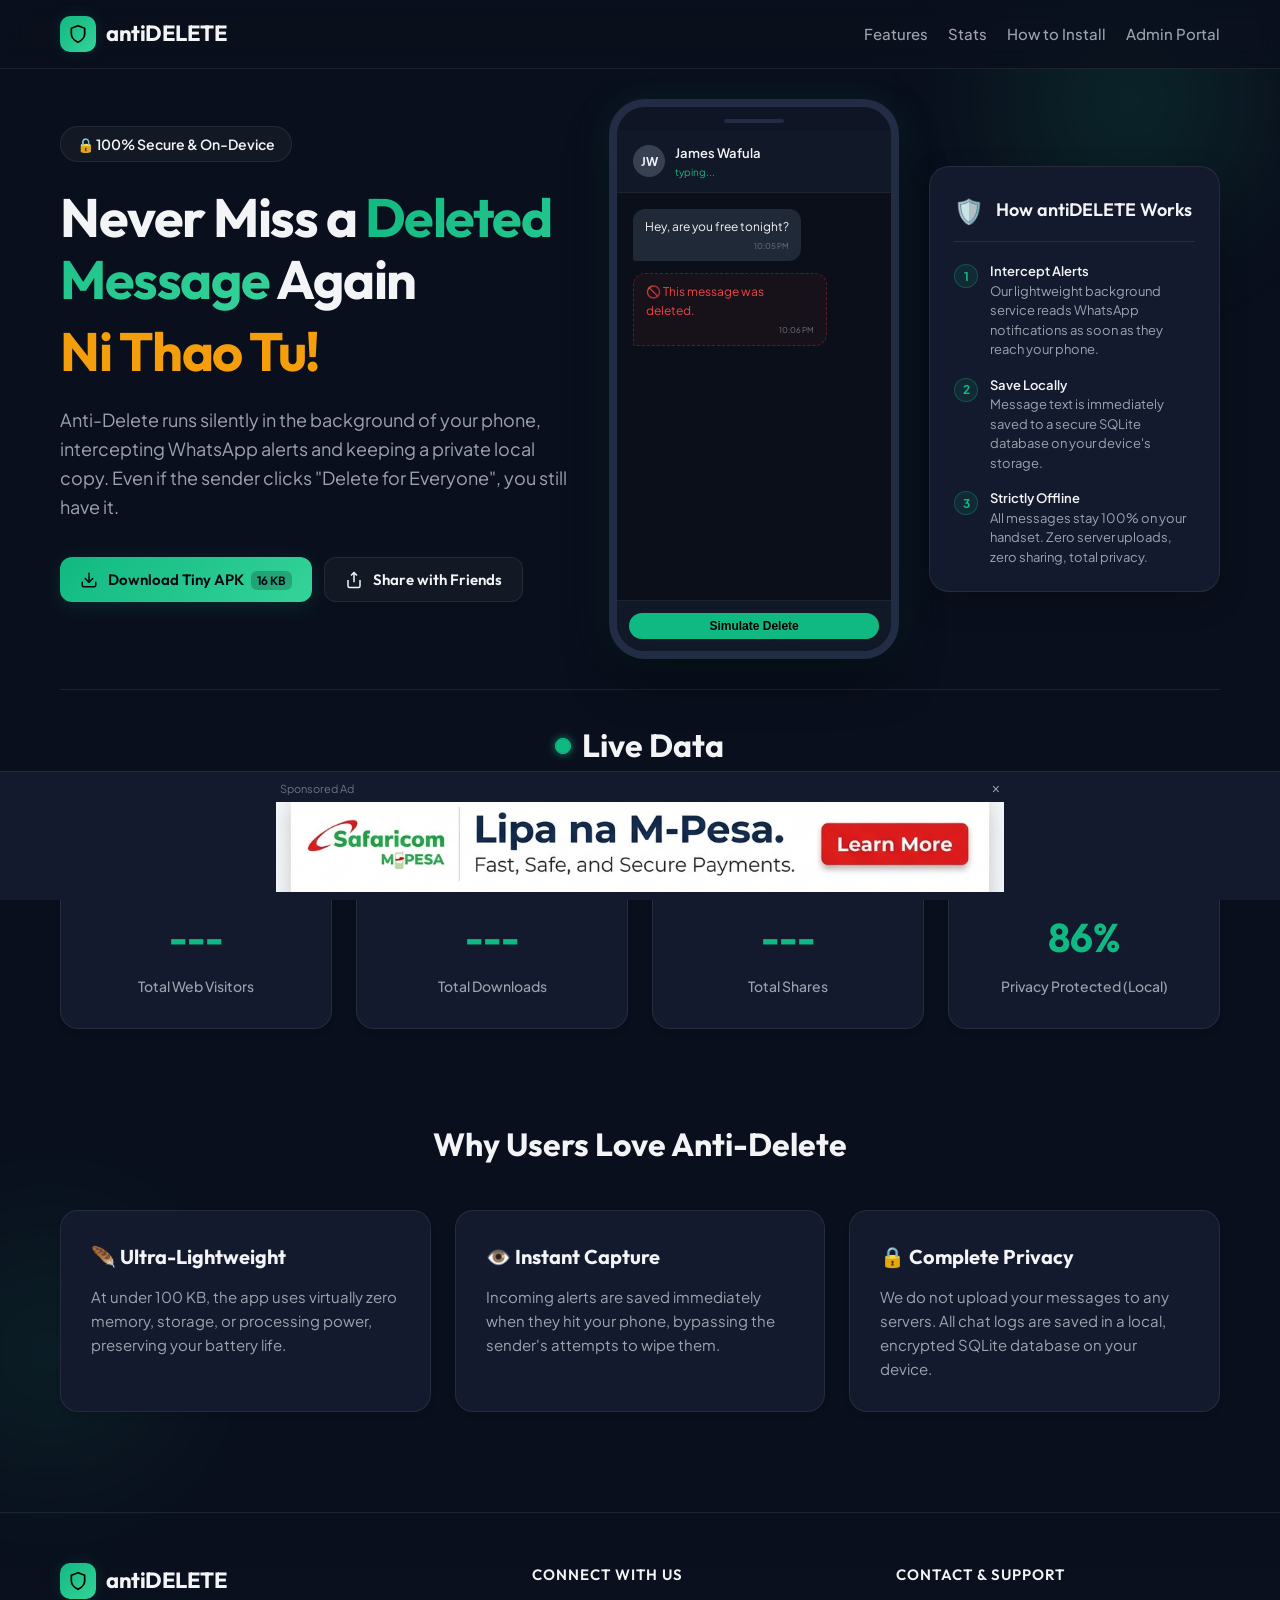
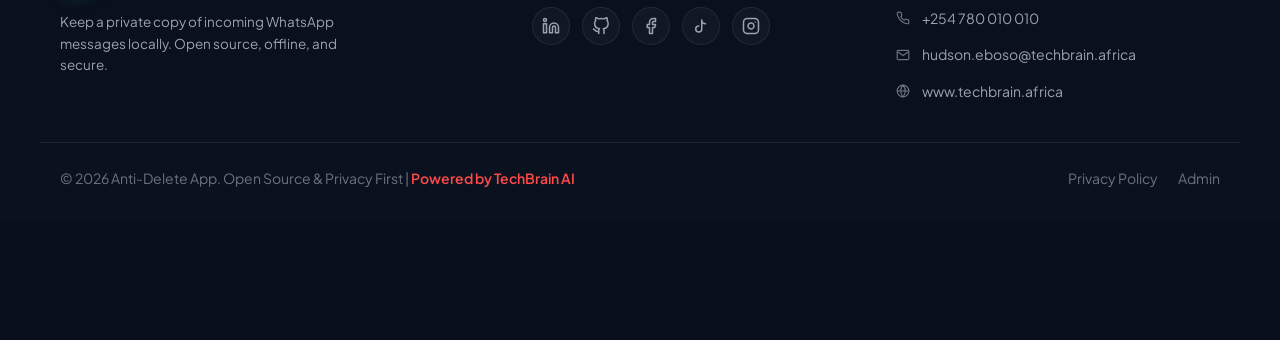
==== commit e1a647ce: "feat: promote antidelete-Alpha features to production and bump version to v1.06" ====
--- a/index.html
+++ b/index.html
@@ -229,8 +229,13 @@
         </div>
 
         <div class="filter-tabs">
-          <button class="tab-btn active" data-filter="all">All Messages</button>
-          <button class="tab-btn" data-filter="deleted">Deleted Only</button>
+          <button class="tab-btn active" data-filter="all">All</button>
+          <button class="tab-btn" data-filter="WhatsApp">WhatsApp</button>
+          <button class="tab-btn" data-filter="Tel">Tel</button>
+          <button class="tab-btn" data-filter="FB">FB</button>
+          <button class="tab-btn" data-filter="IG">IG</button>
+          <button class="tab-btn" data-filter="SMS">SMS</button>
+          <button class="tab-btn" data-filter="deleted">🛡️ Deleted</button>
         </div>
 
         <div id="messagesList" class="messages-list">
--- a/style.css
+++ b/style.css
@@ -755,6 +755,14 @@
   margin-bottom: 20px;
   border-bottom: 1px solid var(--border-color);
   padding-bottom: 12px;
+  overflow-x: auto;
+  white-space: nowrap;
+  -webkit-overflow-scrolling: touch;
+  scrollbar-width: none; /* Firefox */
+}
+
+.filter-tabs::-webkit-scrollbar {
+  display: none; /* Safari and Chrome */
 }
 
 .tab-btn {
@@ -767,6 +775,7 @@
   cursor: pointer;
   border-radius: 8px;
   transition: all 0.2s ease;
+  flex-shrink: 0;
 }
 
 .tab-btn:hover {
@@ -837,6 +846,36 @@
 .badge-normal {
   background: rgba(255, 255, 255, 0.05);
   color: var(--text-secondary);
+}
+
+.badge-whatsapp {
+  background: rgba(16, 185, 129, 0.1);
+  color: #10b981;
+  border: 1px solid rgba(16, 185, 129, 0.2);
+}
+
+.badge-tel {
+  background: rgba(0, 136, 204, 0.1);
+  color: #0088cc;
+  border: 1px solid rgba(0, 136, 204, 0.2);
+}
+
+.badge-fb {
+  background: rgba(0, 132, 255, 0.1);
+  color: #0084ff;
+  border: 1px solid rgba(0, 132, 255, 0.2);
+}
+
+.badge-ig {
+  background: rgba(225, 48, 108, 0.1);
+  color: #e1306c;
+  border: 1px solid rgba(225, 48, 108, 0.2);
+}
+
+.badge-sms {
+  background: rgba(245, 158, 11, 0.1);
+  color: #f59e0b;
+  border: 1px solid rgba(245, 158, 11, 0.2);
 }
 
 .empty-state {
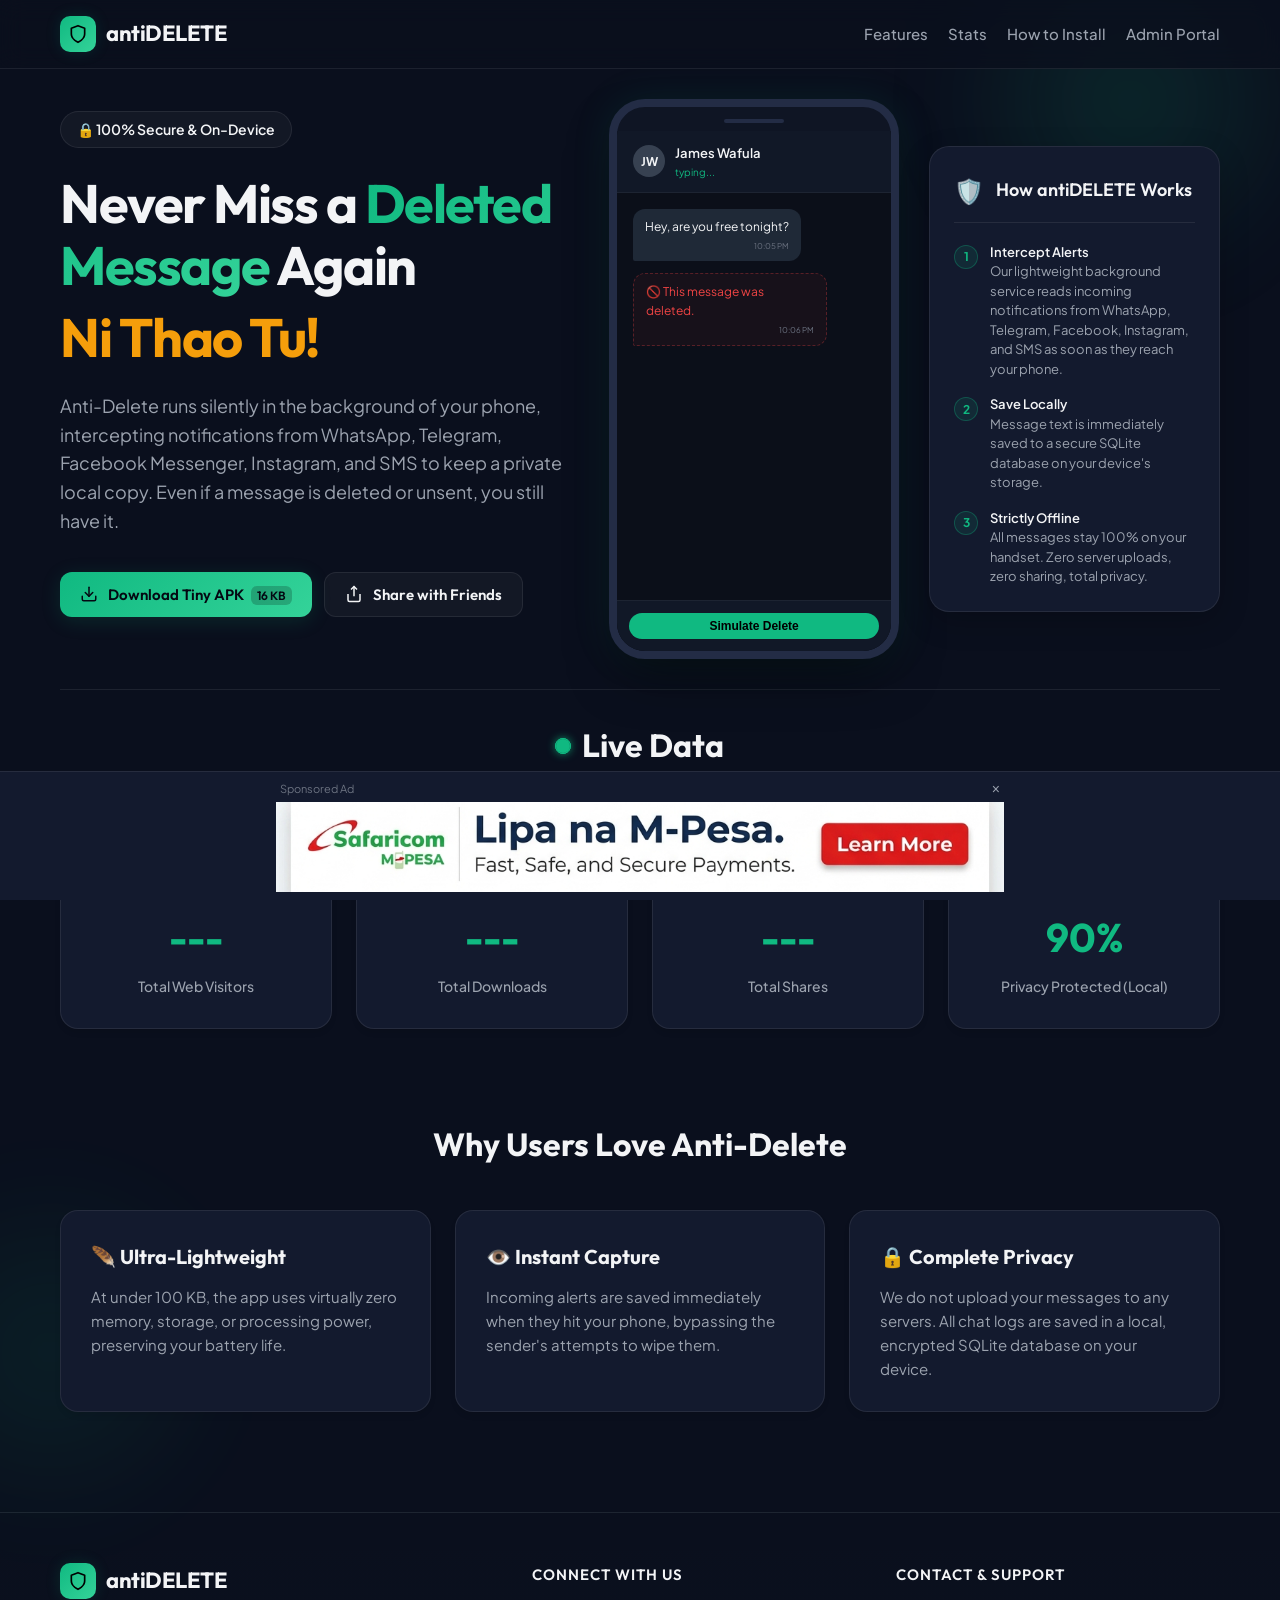
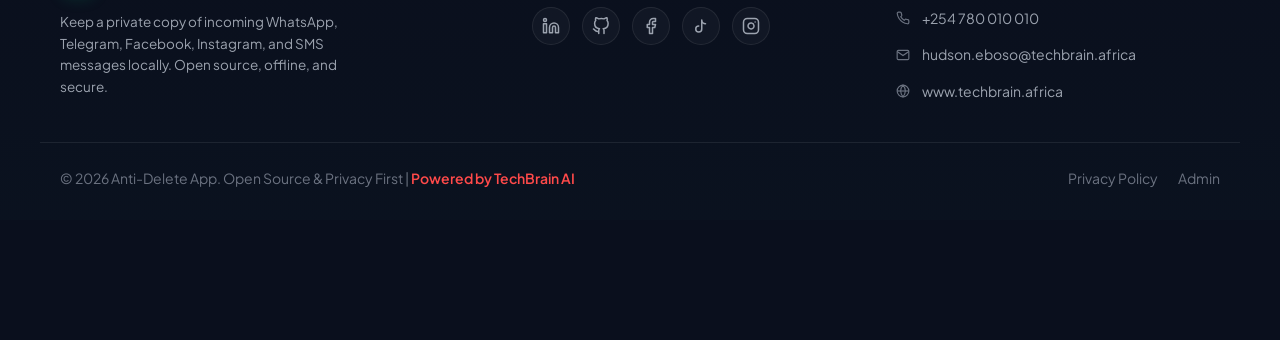
==== commit fdc45cfc: "docs: advertise Telegram, Messenger, Instagram, and SMS support on public landing page" ====
--- a/index.html
+++ b/index.html
@@ -3,8 +3,8 @@
 <head>
   <meta charset="UTF-8">
   <meta name="viewport" content="width=device-width, initial-scale=1.0">
-  <title>Anti-Delete | Recover Deleted WhatsApp Messages</title>
-  <meta name="description" content="Never miss a deleted message again. Anti-Delete runs silently in the background, keeping a private local copy of your notifications. Less than 100 KB footprint.">
+  <title>Anti-Delete | Recover WhatsApp, Telegram, Messenger, Instagram & SMS</title>
+  <meta name="description" content="Never miss a deleted message again. Anti-Delete runs silently in the background, keeping a private local copy of notifications from WhatsApp, Telegram, Messenger, Instagram, and SMS. Less than 100 KB footprint.">
   
   <!-- Fonts -->
   <link rel="preconnect" href="https://fonts.googleapis.com">
@@ -69,7 +69,7 @@
           <h1>Never Miss a <span class="gradient-text">Deleted Message</span> Again</h1>
           <div class="promo-text-blink">Ni Thao Tu!</div>
           <p class="hero-desc">
-            Anti-Delete runs silently in the background of your phone, intercepting WhatsApp alerts and keeping a private local copy. Even if the sender clicks "Delete for Everyone", you still have it.
+            Anti-Delete runs silently in the background of your phone, intercepting notifications from WhatsApp, Telegram, Facebook Messenger, Instagram, and SMS to keep a private local copy. Even if a message is deleted or unsent, you still have it.
           </p>
           
           <div class="cta-group">
@@ -126,7 +126,7 @@
             <div class="card-steps">
               <div class="step-item">
                 <span class="step-number">1</span>
-                <p><strong>Intercept Alerts</strong><br>Our lightweight background service reads WhatsApp notifications as soon as they reach your phone.</p>
+                <p><strong>Intercept Alerts</strong><br>Our lightweight background service reads incoming notifications from WhatsApp, Telegram, Facebook, Instagram, and SMS as soon as they reach your phone.</p>
               </div>
               <div class="step-item">
                 <span class="step-number">2</span>
@@ -206,7 +206,7 @@
         <!-- Permission Alert Card -->
         <div id="permissionWarningCard" class="permission-warning-card hidden">
           <span class="warning-title">🚨 Notification Access Required</span>
-          <p class="warning-descr">antiDELETE needs permission to read WhatsApp notifications to capture and backup deleted chats. Click below to grant access.</p>
+          <p class="warning-descr">antiDELETE needs permission to read app notifications to capture and backup deleted or incoming chats. Click below to grant access.</p>
           
           <details class="app-steps-details">
             <summary>Getting "Restricted Setting" error?</summary>
@@ -242,7 +242,7 @@
           <!-- Dynamically populated -->
           <div class="empty-state">
             <div class="empty-state-icon">💬</div>
-            <p>No messages captured yet. Send a message on WhatsApp to test.</p>
+            <p>No messages captured yet. Send a message on WhatsApp, Telegram, Facebook, Instagram, or SMS to test.</p>
           </div>
         </div>
       </div>
@@ -323,7 +323,7 @@
           </div>
           <span>antiDELETE</span>
         </div>
-        <p class="brand-desc">Keep a private copy of incoming WhatsApp messages locally. Open source, offline, and secure.</p>
+        <p class="brand-desc">Keep a private copy of incoming WhatsApp, Telegram, Facebook, Instagram, and SMS messages locally. Open source, offline, and secure.</p>
       </div>
 
       <!-- Social Links Column -->
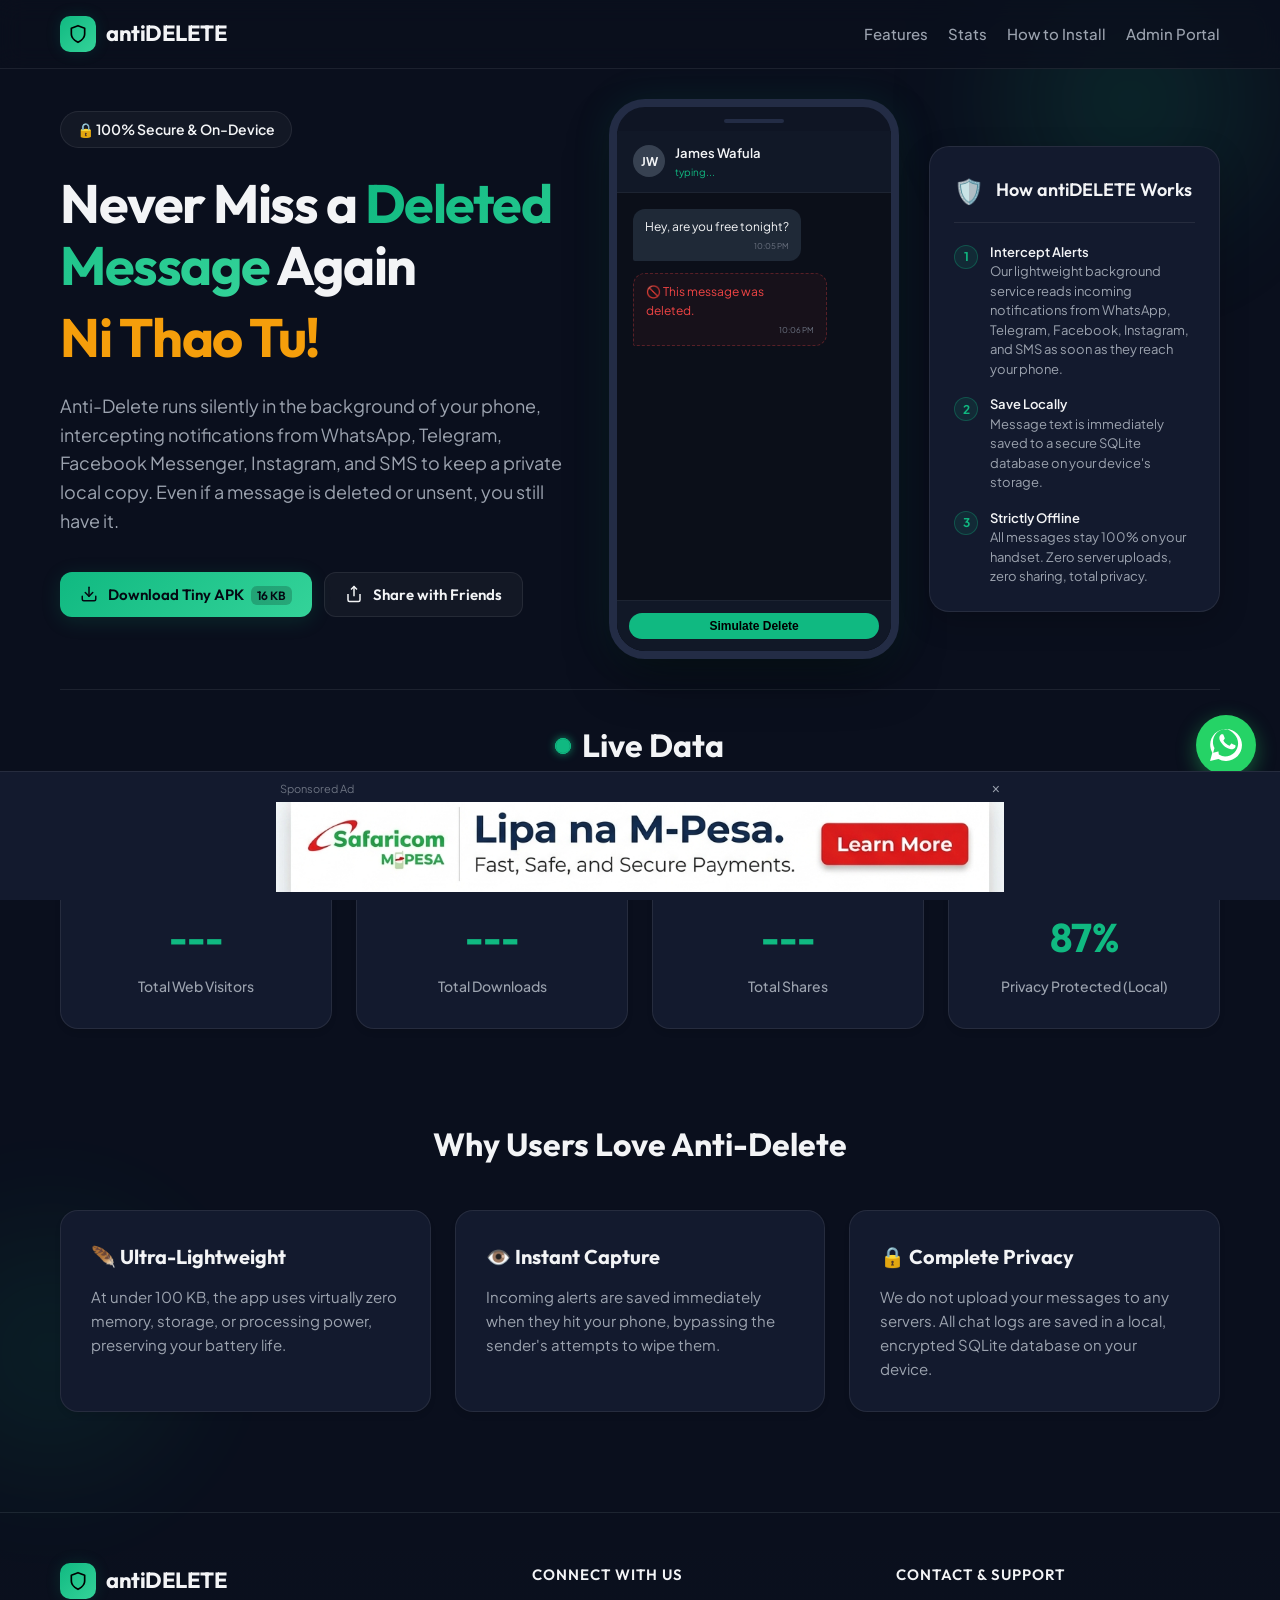
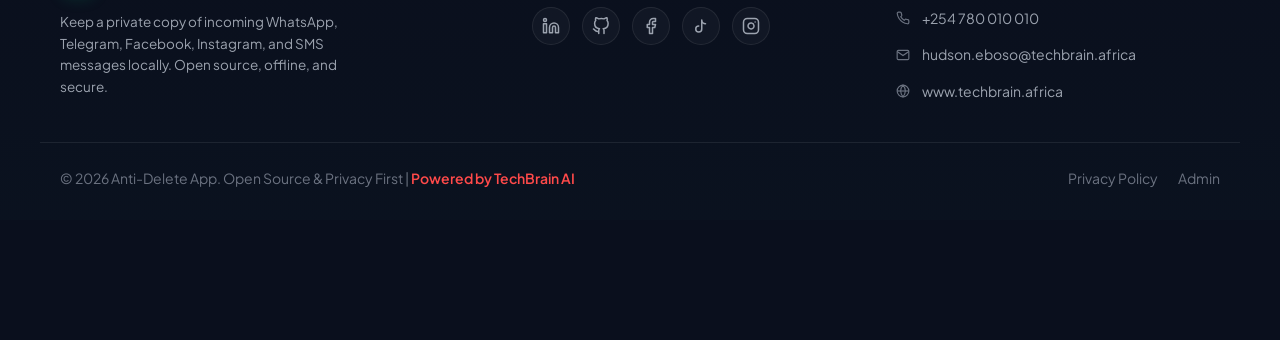
==== commit 65558b81: "feat: add premium pulsing floating WhatsApp support button" ====
--- a/index.html
+++ b/index.html
@@ -469,6 +469,16 @@
     </div>
   </div>
 
+  <!-- Floating WhatsApp Support Button -->
+  <a href="https://wa.me/254780010010" class="whatsapp-float" target="_blank" id="whatsappFloatLink">
+    <div class="wa-ripple-ring"></div>
+    <div class="wa-ripple-ring"></div>
+    <div class="wa-ripple-ring"></div>
+    <svg class="wa-icon" viewBox="0 0 24 24" fill="currentColor" xmlns="http://www.w3.org/2000/svg">
+      <path d="M.057 24l1.687-6.163c-1.041-1.804-1.588-3.849-1.587-5.946C.06 5.348 5.397.01 12.008.01c3.202.001 6.212 1.246 8.477 3.514 2.266 2.268 3.507 5.28 3.505 8.484-.004 6.657-5.34 11.997-11.953 11.997-2.005-.001-3.973-.502-5.724-1.455L0 24zm6.59-4.846c1.6.95 3.188 1.449 4.625 1.451 5.403.002 9.799-4.382 9.802-9.77.001-2.61-1.01-5.063-2.848-6.903C16.388 2.093 13.939.08 12.004.08 6.602.08 2.206 4.464 2.203 9.853c-.001 1.513.407 2.99 1.18 4.316l-.99 3.615 3.73-.977c.057-.015.11-.027.164-.027zm11.936-7.182c-.3-.15-1.782-.88-2.057-.98-.275-.1-.475-.15-.675.15-.2.3-.775.98-.95 1.18-.175.2-.35.225-.65.075-.3-.15-1.265-.467-2.41-1.485-.89-.79-1.49-1.77-1.665-2.07-.175-.3-.02-.46.13-.61.135-.133.3-.35.45-.525.15-.175.2-.3.3-.5.1-.2.05-.375-.025-.525-.075-.15-.675-1.625-.925-2.225-.244-.589-.48-.51-.66-.52-.18-.01-.385-.01-.59-.01-.2 0-.525.075-.8.375-.275.3-1.05 1.025-1.05 2.5s1.075 2.9 1.225 3.1c.15.2 2.11 3.22 5.11 4.52.714.31 1.272.496 1.705.635.717.227 1.37.195 1.885.118.574-.086 1.78-.727 2.03-1.43.25-.7.25-1.3.175-1.43-.075-.13-.275-.205-.575-.355z"/>
+    </svg>
+  </a>
+
   <script src="app.js"></script>
 </body>
 </html>
--- a/style.css
+++ b/style.css
@@ -2208,3 +2208,123 @@
   font-weight: 600;
 }
 
+/* Premium Floating WhatsApp Support Button */
+.whatsapp-float {
+  position: fixed;
+  bottom: 24px;
+  right: 24px;
+  width: 60px;
+  height: 60px;
+  background-color: #25d366;
+  border-radius: 50%;
+  display: flex;
+  align-items: center;
+  justify-content: center;
+  box-shadow: 0 6px 20px rgba(37, 211, 102, 0.4);
+  z-index: 999;
+  cursor: pointer;
+  transition: transform 0.3s cubic-bezier(0.175, 0.885, 0.32, 1.275), bottom 0.3s ease, box-shadow 0.3s ease;
+  text-decoration: none;
+}
+
+.whatsapp-float:hover {
+  transform: translateY(-3px) scale(1.05);
+  box-shadow: 0 10px 25px rgba(37, 211, 102, 0.5), 0 0 0 4px rgba(37, 211, 102, 0.15);
+}
+
+.whatsapp-float:active {
+  transform: translateY(0) scale(0.95);
+  box-shadow: 0 4px 12px rgba(37, 211, 102, 0.3);
+}
+
+.whatsapp-float .wa-icon {
+  width: 32px;
+  height: 32px;
+  color: #ffffff;
+  fill: currentColor;
+  z-index: 2;
+  transition: transform 0.3s ease;
+}
+
+/* Bounce animation for icon inside the button */
+.whatsapp-float.animate .wa-icon {
+  animation: wa-icon-bounce 0.6s cubic-bezier(0.175, 0.885, 0.32, 1.275) 1;
+}
+
+@keyframes wa-icon-bounce {
+  0%, 100% {
+    transform: scale(1);
+  }
+  50% {
+    transform: scale(1.25);
+  }
+}
+
+/* Concentric Ripple Rings */
+.wa-ripple-ring {
+  position: absolute;
+  top: 0;
+  left: 0;
+  width: 100%;
+  height: 100%;
+  border-radius: 50%;
+  border: 2px solid #25d366;
+  opacity: 0;
+  pointer-events: none;
+  box-sizing: border-box;
+}
+
+.whatsapp-float.animate .wa-ripple-ring:nth-child(1) {
+  animation: wa-ripple 1.2s cubic-bezier(0.1, 0.8, 0.3, 1) 1;
+}
+
+.whatsapp-float.animate .wa-ripple-ring:nth-child(2) {
+  animation: wa-ripple 1.2s cubic-bezier(0.1, 0.8, 0.3, 1) 0.2s 1;
+}
+
+.whatsapp-float.animate .wa-ripple-ring:nth-child(3) {
+  animation: wa-ripple 1.2s cubic-bezier(0.1, 0.8, 0.3, 1) 0.4s 1;
+}
+
+@keyframes wa-ripple {
+  0% {
+    transform: scale(1);
+    opacity: 0.8;
+    border-color: #25d366;
+  }
+  50% {
+    border-color: #34d399;
+  }
+  100% {
+    transform: scale(2.2);
+    opacity: 0;
+    border-color: #059669;
+  }
+}
+
+/* Shift floating button upward when ad container is visible */
+#adContainer:not(.hidden) ~ .whatsapp-float {
+  bottom: 125px;
+}
+
+/* Responsive adjustments */
+@media (max-width: 480px) {
+  .whatsapp-float {
+    bottom: 20px;
+    right: 20px;
+    width: 52px;
+    height: 52px;
+    box-shadow: 0 4px 15px rgba(37, 211, 102, 0.35);
+  }
+
+  .whatsapp-float .wa-icon {
+    width: 26px;
+    height: 26px;
+  }
+
+  #adContainer:not(.hidden) ~ .whatsapp-float {
+    bottom: 115px;
+  }
+}
+
+
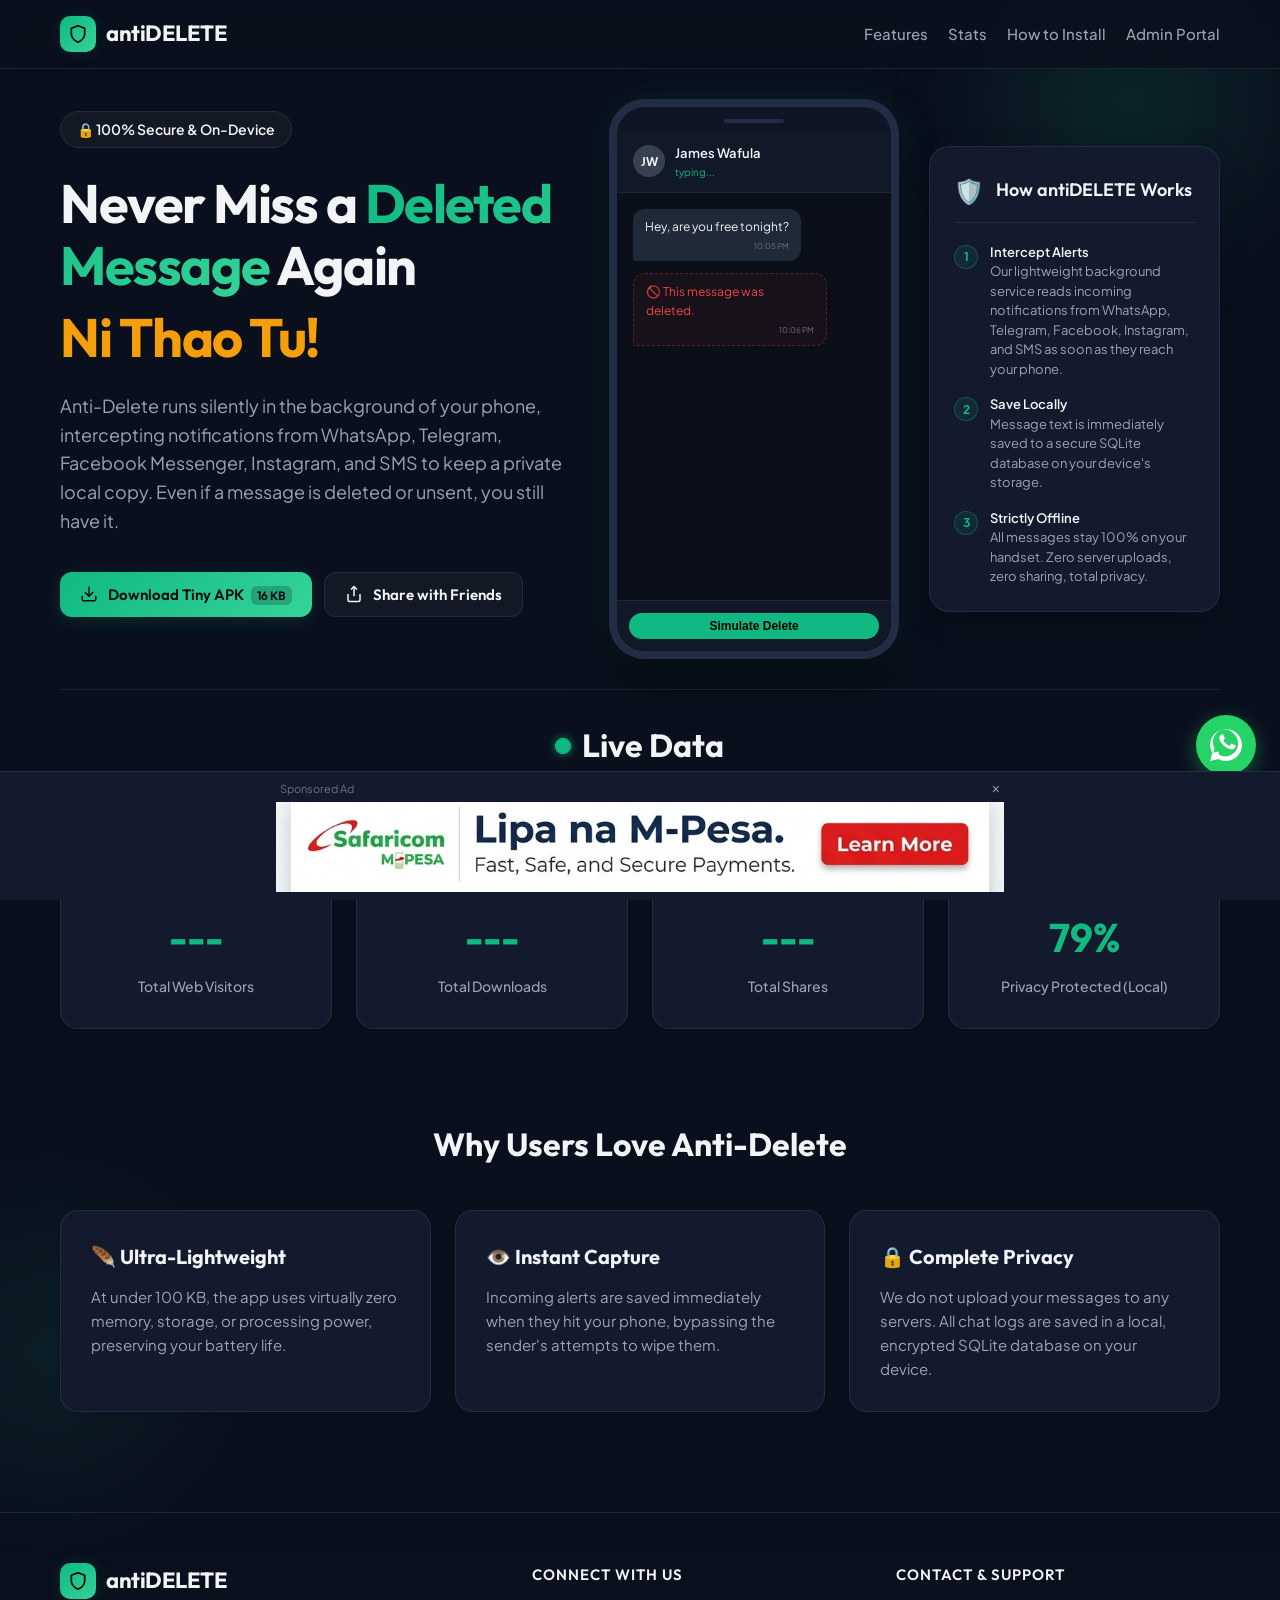
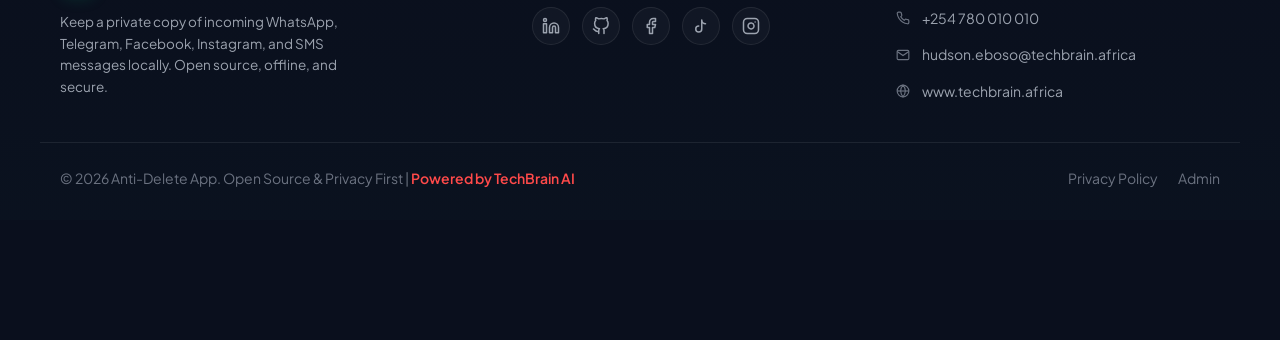
==== commit 4256af6a: "fix: apply cache-busting to style and script loads, add web-only class to hide floating WhatsApp sup" ====
--- a/index.html
+++ b/index.html
@@ -12,7 +12,7 @@
   <link href="https://fonts.googleapis.com/css2?family=Outfit:wght@300;400;600;700&family=Plus+Jakarta+Sans:wght@300;400;500;600;700&display=swap" rel="stylesheet">
   
   <!-- CSS Stylesheet -->
-  <link rel="stylesheet" href="style.css">
+  <link rel="stylesheet" href="style.css?v=1.07">
   
   <!-- PWA Manifest -->
   <link rel="manifest" href="manifest.json">
@@ -470,7 +470,7 @@
   </div>
 
   <!-- Floating WhatsApp Support Button -->
-  <a href="https://wa.me/254780010010" class="whatsapp-float" target="_blank" id="whatsappFloatLink">
+  <a href="https://wa.me/254780010010" class="whatsapp-float web-only" target="_blank" id="whatsappFloatLink">
     <div class="wa-ripple-ring"></div>
     <div class="wa-ripple-ring"></div>
     <div class="wa-ripple-ring"></div>
@@ -479,6 +479,6 @@
     </svg>
   </a>
 
-  <script src="app.js"></script>
+  <script src="app.js?v=1.07"></script>
 </body>
 </html>
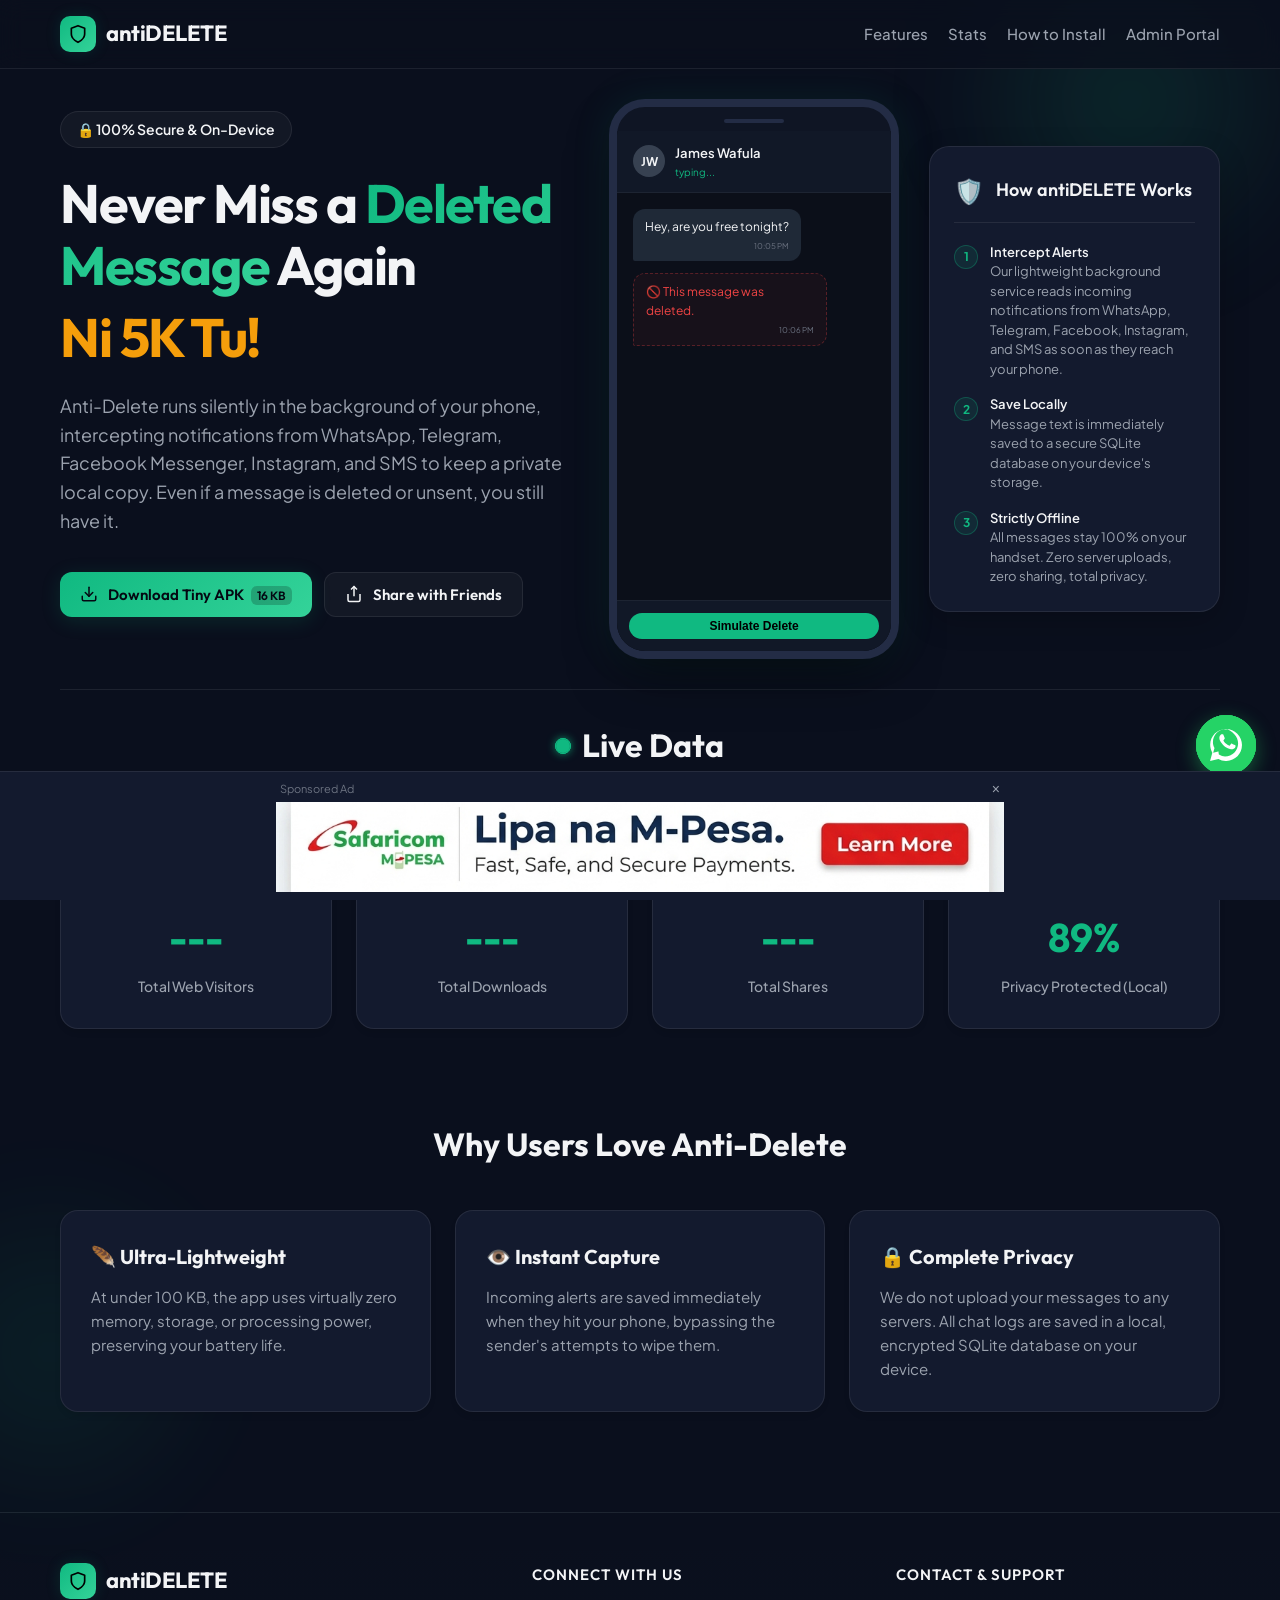
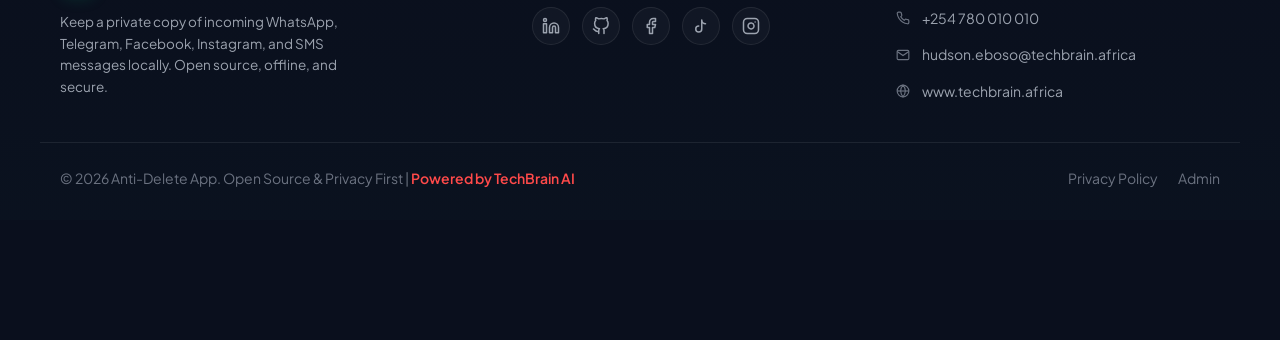
==== commit 99629851: "Update landing page blinking promo text to 'Ni 5K Tu!'" ====
--- a/index.html
+++ b/index.html
@@ -67,7 +67,7 @@
         <div class="hero-content">
           <div class="tagline">🔒 100% Secure & On-Device</div>
           <h1>Never Miss a <span class="gradient-text">Deleted Message</span> Again</h1>
-          <div class="promo-text-blink">Ni Thao Tu!</div>
+          <div class="promo-text-blink">Ni 5K Tu!</div>
           <p class="hero-desc">
             Anti-Delete runs silently in the background of your phone, intercepting notifications from WhatsApp, Telegram, Facebook Messenger, Instagram, and SMS to keep a private local copy. Even if a message is deleted or unsent, you still have it.
           </p>
--- a/style.css
+++ b/style.css
@@ -1418,6 +1418,11 @@
   position: fixed;
   width: 100%;
 }
+
+body.apk-mode .web-only {
+  display: none !important;
+}
+
 
 body.apk-mode header {
   height: auto;
@@ -2260,45 +2265,38 @@
   }
 }
 
-/* Concentric Ripple Rings */
+/* Concentric Ripple Rings - Animating Infinitely (like Live Data blink) */
 .wa-ripple-ring {
   position: absolute;
-  top: 0;
-  left: 0;
+  top: 50%;
+  left: 50%;
   width: 100%;
   height: 100%;
+  border: 1.5px solid #25d366;
   border-radius: 50%;
-  border: 2px solid #25d366;
-  opacity: 0;
+  transform: translate(-50%, -50%) scale(1);
+  opacity: 1;
+  animation: pulse-ring-expand-wa 3s cubic-bezier(0.2, 0.6, 0.4, 1) infinite;
   pointer-events: none;
   box-sizing: border-box;
 }
 
-.whatsapp-float.animate .wa-ripple-ring:nth-child(1) {
-  animation: wa-ripple 1.2s cubic-bezier(0.1, 0.8, 0.3, 1) 1;
-}
-
-.whatsapp-float.animate .wa-ripple-ring:nth-child(2) {
-  animation: wa-ripple 1.2s cubic-bezier(0.1, 0.8, 0.3, 1) 0.2s 1;
-}
-
-.whatsapp-float.animate .wa-ripple-ring:nth-child(3) {
-  animation: wa-ripple 1.2s cubic-bezier(0.1, 0.8, 0.3, 1) 0.4s 1;
-}
-
-@keyframes wa-ripple {
+.wa-ripple-ring:nth-child(2) {
+  animation-delay: 1s;
+}
+
+.wa-ripple-ring:nth-child(3) {
+  animation-delay: 2s;
+}
+
+@keyframes pulse-ring-expand-wa {
   0% {
-    transform: scale(1);
-    opacity: 0.8;
-    border-color: #25d366;
-  }
-  50% {
-    border-color: #34d399;
-  }
-  100% {
-    transform: scale(2.2);
+    transform: translate(-50%, -50%) scale(0.95);
+    opacity: 0.9;
+  }
+  80%, 100% {
+    transform: translate(-50%, -50%) scale(2.5);
     opacity: 0;
-    border-color: #059669;
   }
 }
 
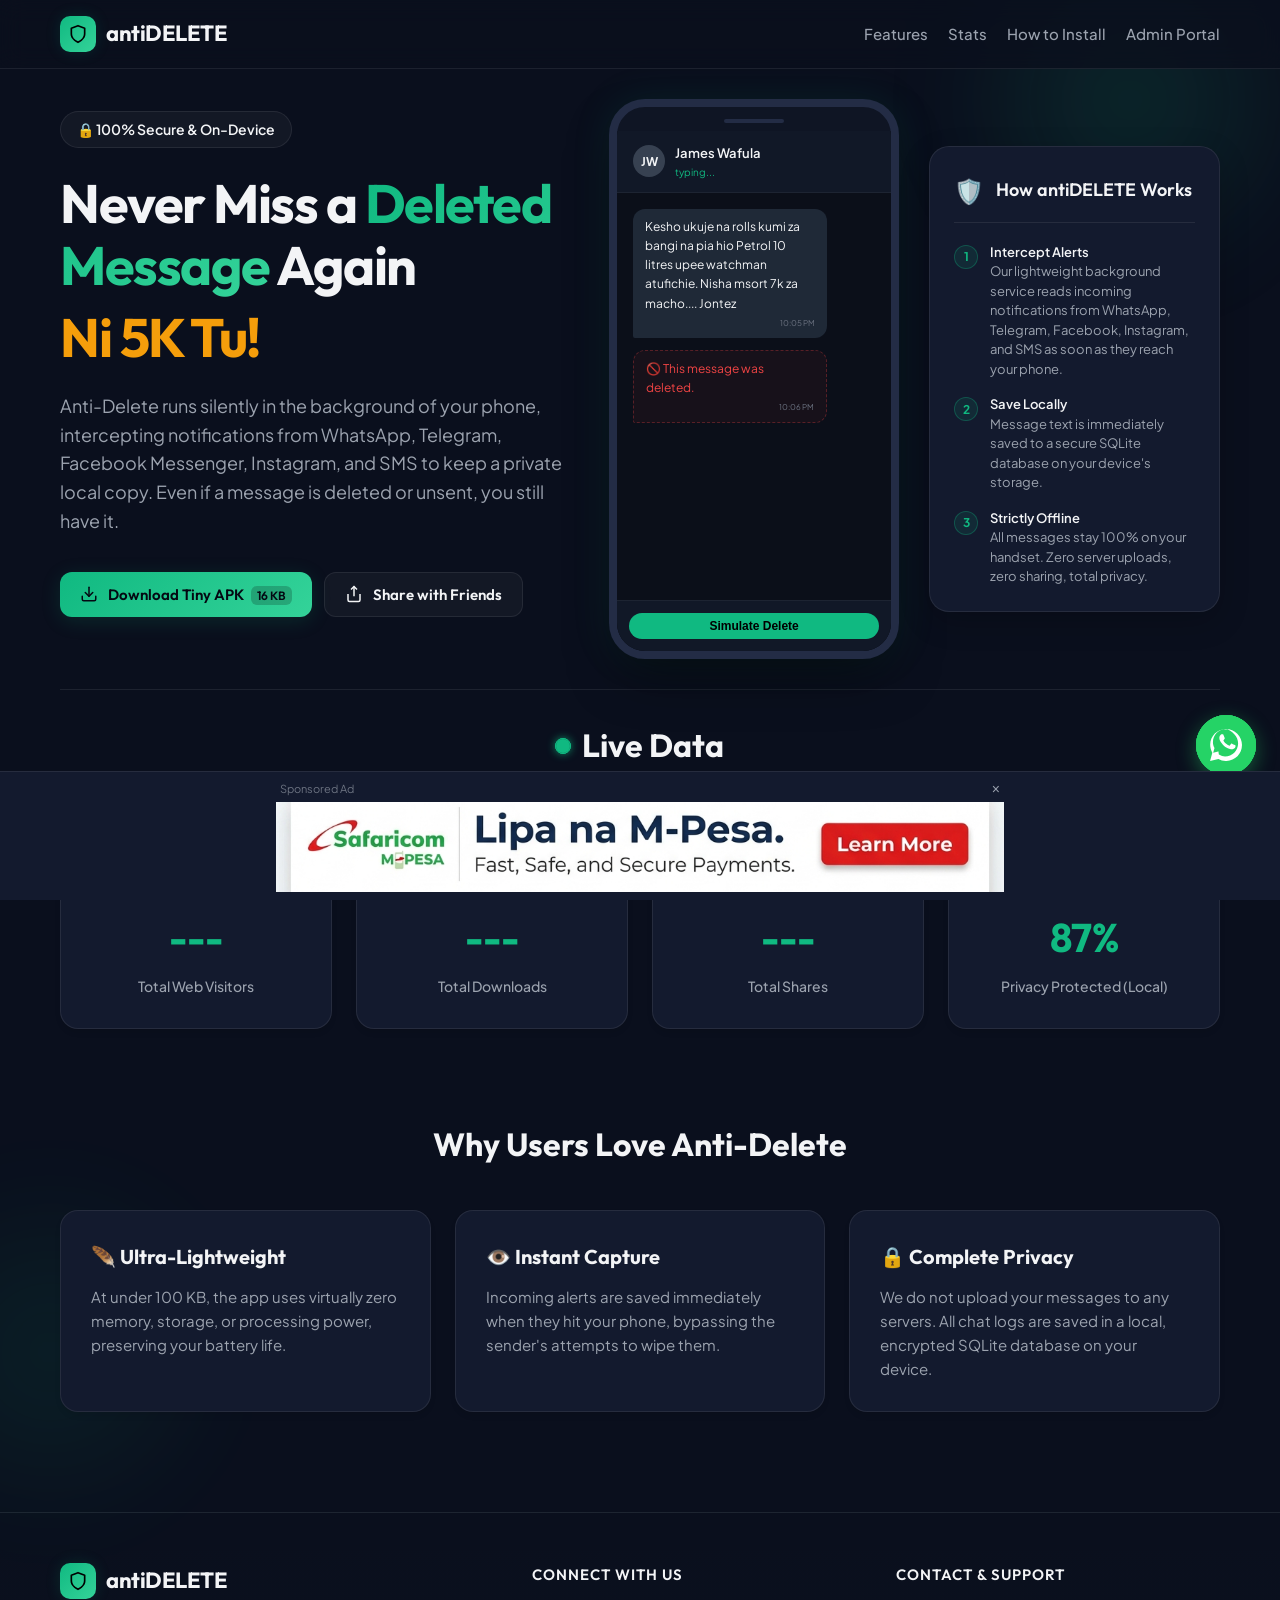
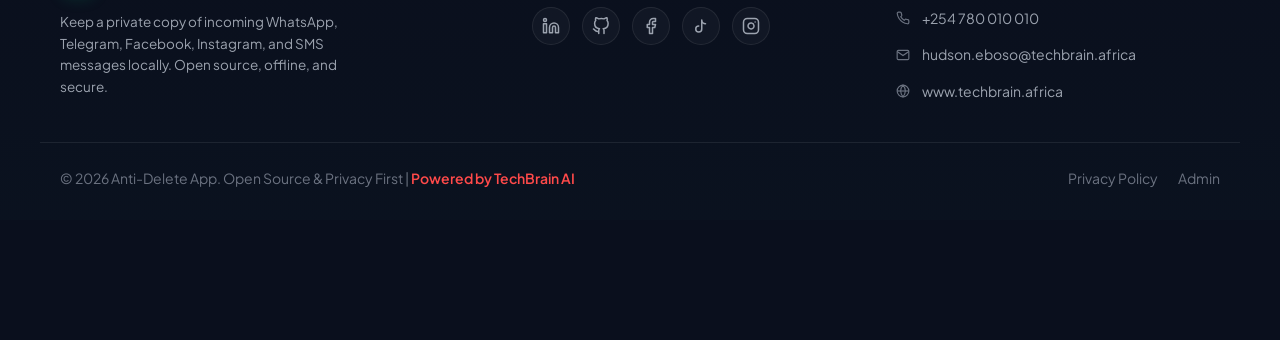
==== commit e4c65446: "Update mockup message text for demonstration in app.js and index.html" ====
--- a/index.html
+++ b/index.html
@@ -98,7 +98,7 @@
               </div>
               <div class="chat-body" id="chatDemoBody">
                 <div class="chat-bubble received">
-                  <span class="bubble-text">Hey, are you free tonight?</span>
+                  <span class="bubble-text">Kesho ukuje na rolls kumi za bangi na pia hio Petrol 10 litres upee watchman atufichie. Nisha msort 7k za macho.... Jontez</span>
                   <span class="bubble-time">10:05 PM</span>
                 </div>
                 <div class="chat-bubble received deleted-placeholder" id="deletedBubble">
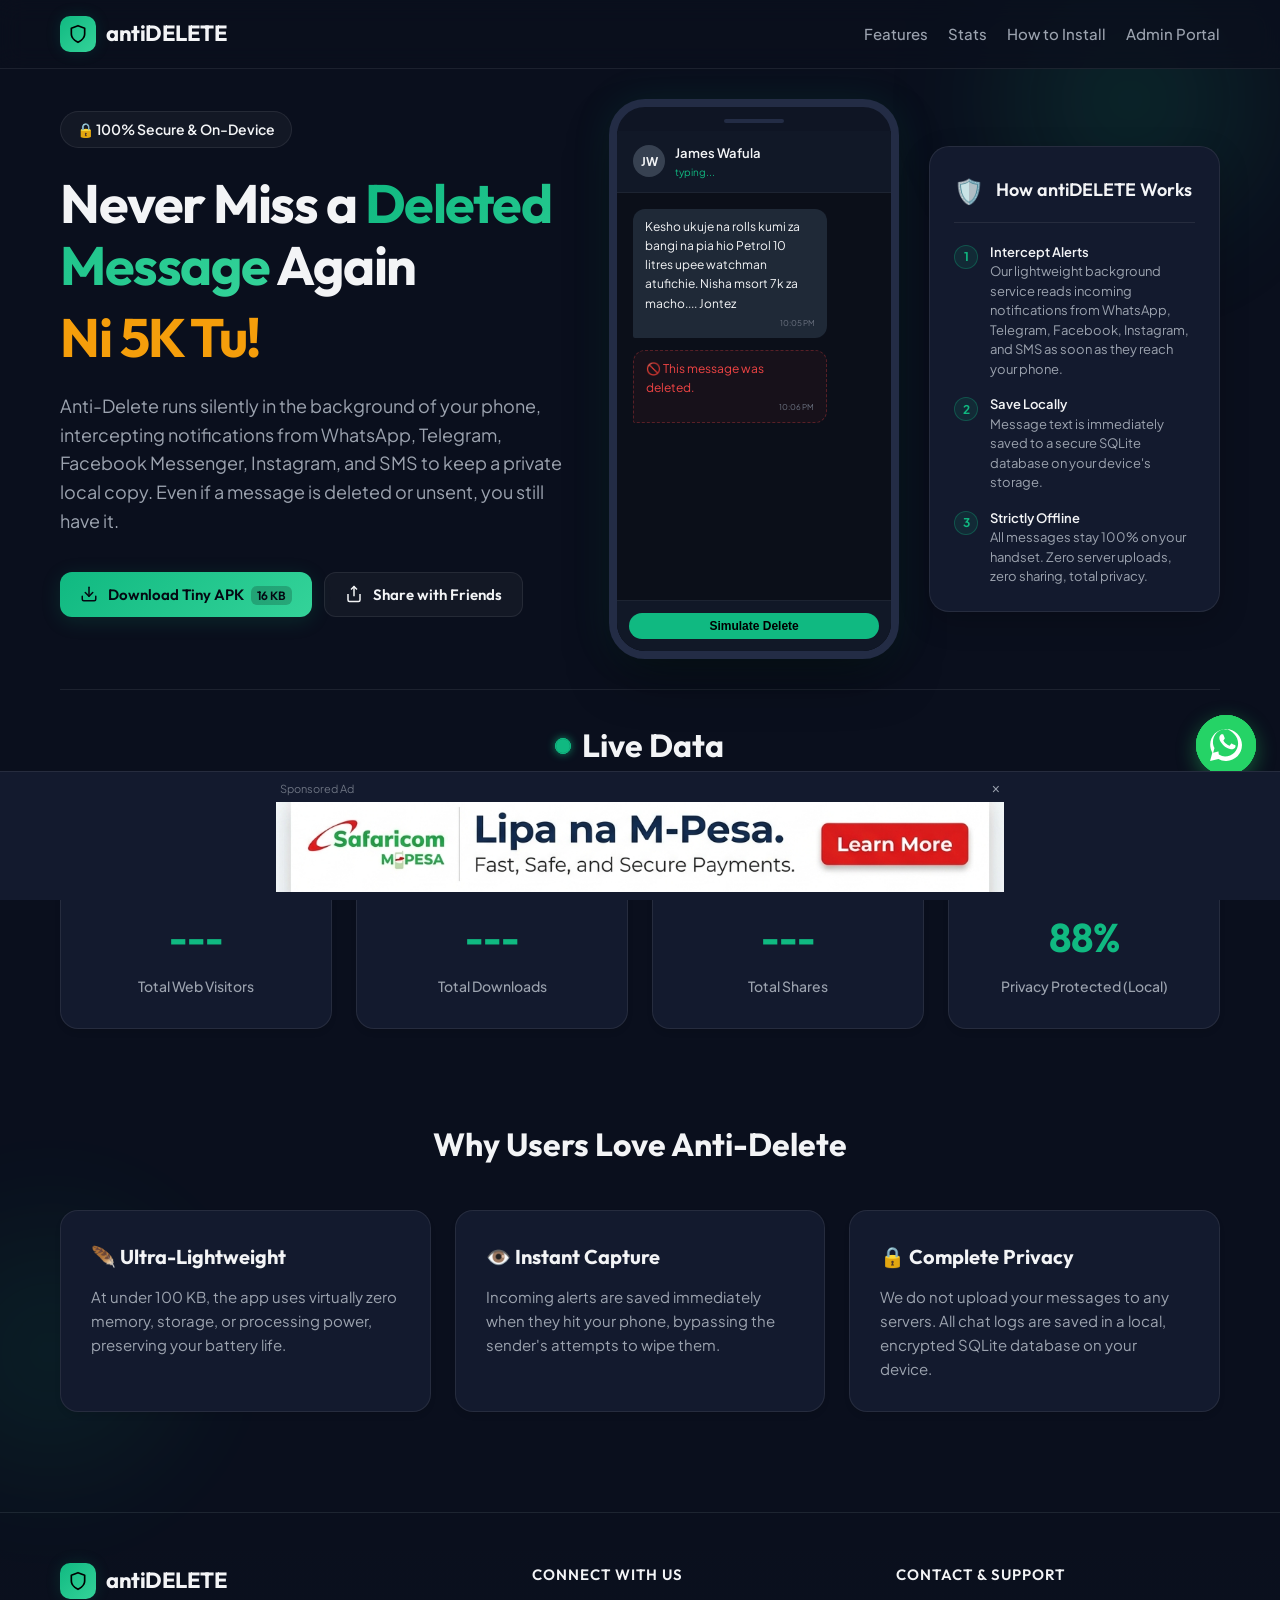
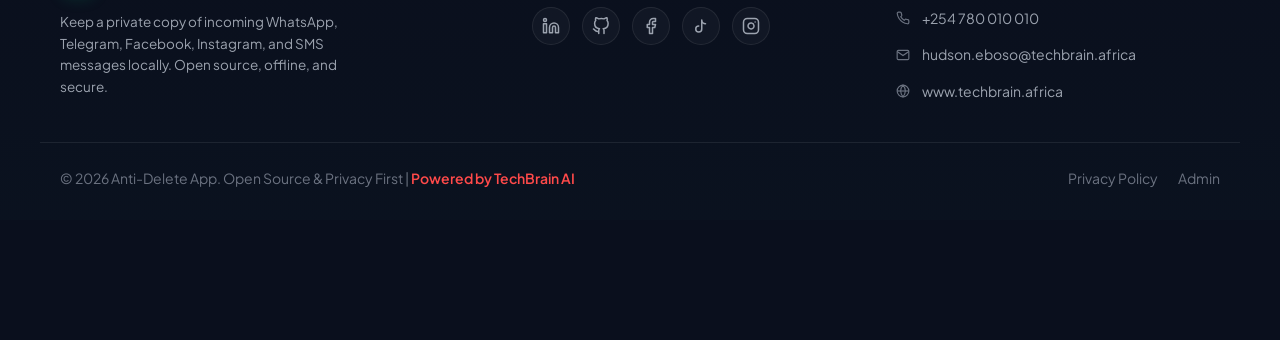
==== commit 2e7d514d: "Integrate Google AdSense script, controller configurations, and compile the updated Android app" ====
--- a/index.html
+++ b/index.html
@@ -26,6 +26,10 @@
     gtag('js', new Date());
     gtag('config', 'G-G7YRBQVGFN');
   </script>
+
+  <!-- Google AdSense -->
+  <script async src="https://pagead2.googlesyndication.com/pagead/js/adsbygoogle.js?client=ca-pub-1997711829882505"
+     crossorigin="anonymous"></script>
 </head>
 <body>
 
